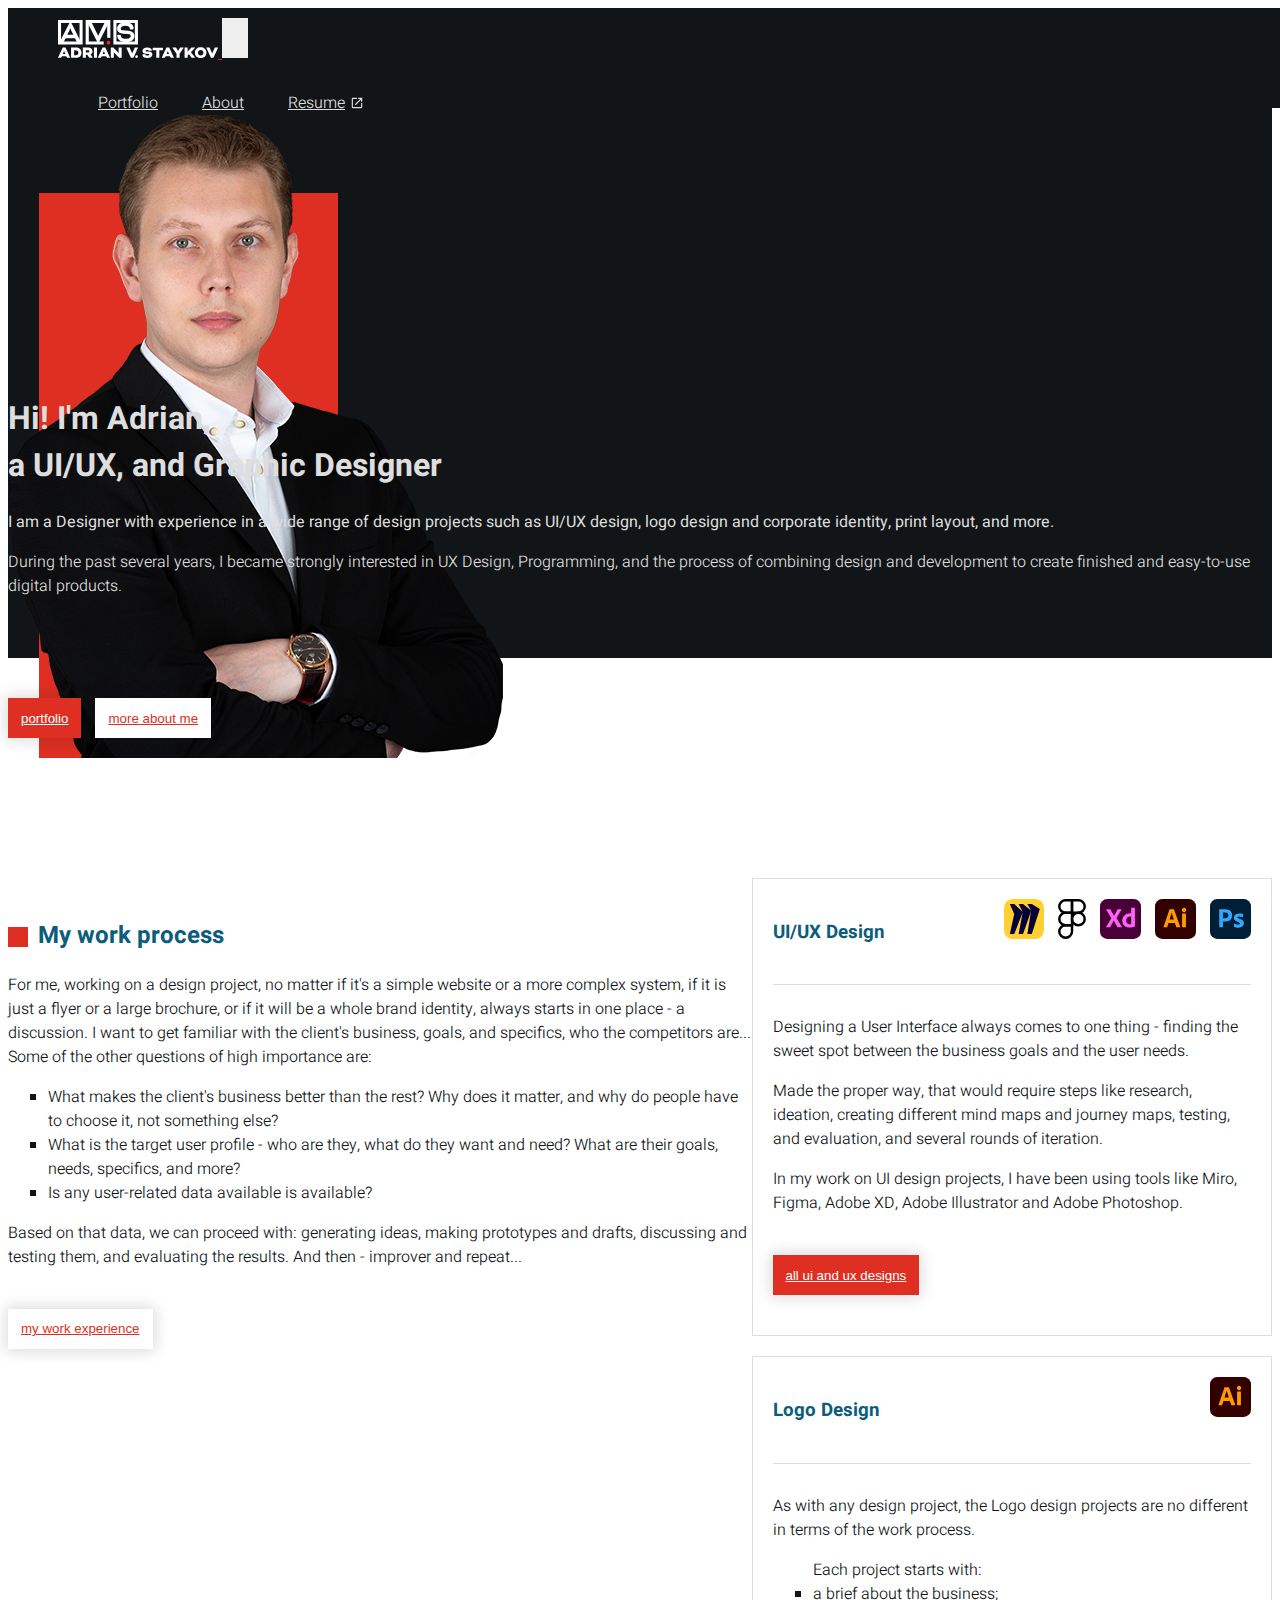
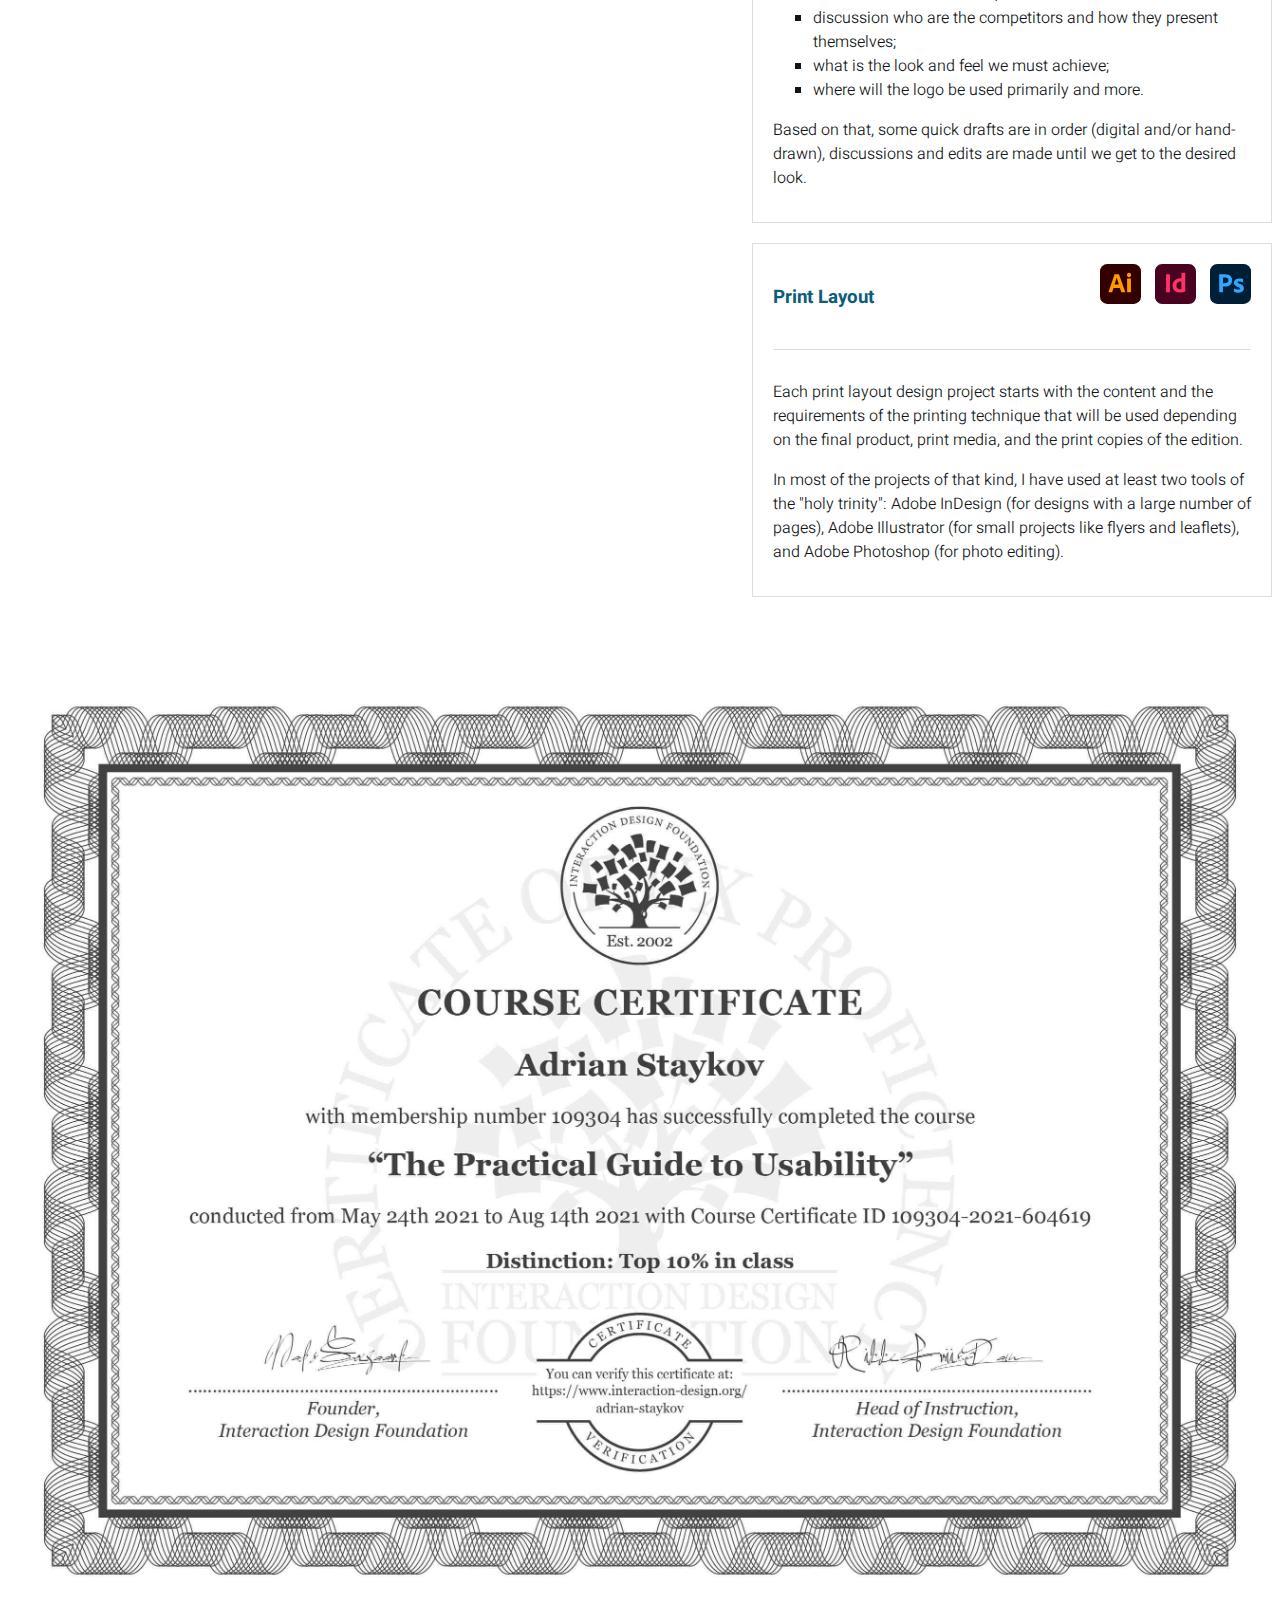
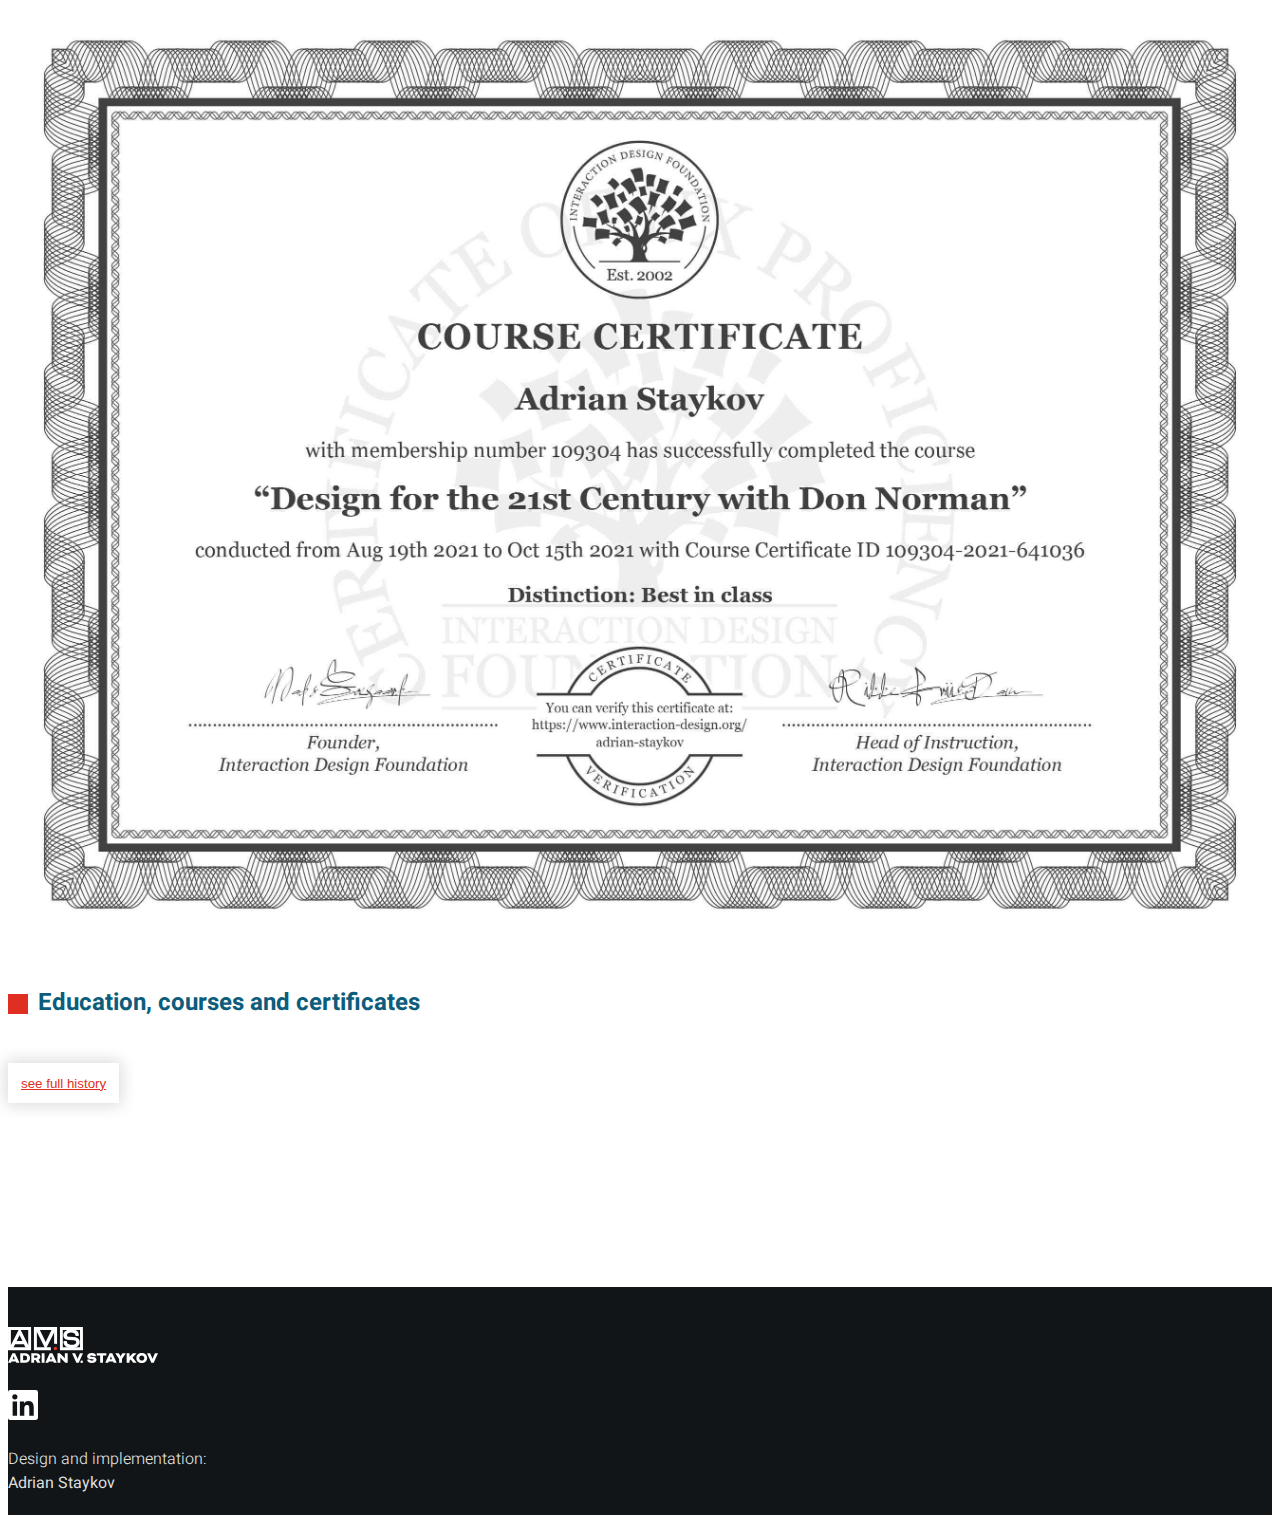
==== index.html @ 568c45b0 "Home page ui and ux design button label change" ====
<!DOCTYPE html>
<!--[if lte IE 6]><html class="preIE7 preIE8 preIE9"><![endif]-->
<!--[if IE 7]><html class="preIE8 preIE9"><![endif]-->
<!--[if IE 8]><html class="preIE9"><![endif]-->
<!--[if gte IE 9]><!--><html><!--<![endif]-->
<head>
  <meta charset="UTF-8">
  <meta http-equiv="X-UA-Compatible" content="IE=edge,chrome=1">
  <meta name="viewport" content="width=device-width,initial-scale=1">
  <title>Adrian Staykov - UI/UX and Graphic Designer</title>
  <meta name="robots" content="noindex, nofollow">
  <meta name="author" content="Adrian Staykov">
  <meta name="description" content="My personal portfolio">
  <!-- Bootstrap CSS -->
  <link rel="stylesheet" href="https://cdn.jsdelivr.net/npm/bootstrap@4.6.1/dist/css/bootstrap.min.css" integrity="sha384-zCbKRCUGaJDkqS1kPbPd7TveP5iyJE0EjAuZQTgFLD2ylzuqKfdKlfG/eSrtxUkn" crossorigin="anonymous">
  <!-- Load Google Font-->
  <link rel="preconnect" href="https://fonts.googleapis.com">
<link rel="preconnect" href="https://fonts.gstatic.com" crossorigin>
<link href="https://fonts.googleapis.com/css2?family=Heebo:wght@300;500;800&display=swap" rel="stylesheet">
<link rel="stylesheet" href="/styles/syles.css" type="text/css">
</head>
<body>
<!--header with main menu-->
<header id="menu-container">
  <menu class="container">
    <nav class="navbar navbar-expand-sm navbar-dark">
      <a class="navbar-brand" href="/">
        <img class="logo" src="/images/misc/logo.svg" alt="logo">
      </a>
      <button class="navbar-toggler" type="button" data-toggle="collapse" data-target=".menu-items" aria-controls="navbarSupportedContent" aria-expanded="false" aria-label="Toggle navigation">
        <span class="navbar-toggler-icon"></span>
      </button>
      <div class="collapse navbar-collapse menu-items">
        <command class="nav-item">
          <a href="/pages/portfolio-listing.html">Portfolio</a>
        </command>
        <command class="nav-item">
          <a href="/pages/about.html">About</a>
        </command>
        <command class="nav-item">
          <a href="/files/Adrian-Staykov-Resume.pdf" target="_blank" id="resume-nav-link">Resume</a>
        </command>
      </div>
    </nav>
  </menu>
</header>
<!--END of header with main menu-->

<!--header area with image-->
<section>
  <div class="home-header-area">
    <row class="home-intro container row has-border-and-padding-top">
      <div class="intro-image col-lg-6 col-md-6">
      </div>

      <div class="col-lg-6 col-md-6">
        <div class="home-intro-text text-white">
          <div class="content-has-padding-bottom">
            <h1>Hi! I'm Adrian,<br>
              a UI/UX, and Graphic Designer</h1>
            <p>
              <strong>I am a Designer with experience in a wide range of design projects such as UI/UX design, logo design and corporate identity, print layout, and more.</strong>
            </p>
            <p>
              During the past several years, I became strongly interested in UX Design, Programming, and the process of combining design and development to create finished and easy-to-use digital products.
            </p>
          </div>

          <div class="two-buttons-next-to-each-other">
            <button class="button-has-shadow button-red"><a href="/pages/portfolio-listing.html">portfolio</a></button>
            <button class="button-has-shadow button-white"><a href="/pages/about.html">more about me</a></button>
          </div>
        </div>
      </div>
    </row>
  </div>
  <div class="header-white-strap-behind"></div>
</section>
<!--END of header area with image-->

<!--all page content between the header are with image and footer-->
<div class="container body-after-header">

  <!--section with two columns - skills and tools-->
  <section>
    <row class="skills-and-tools row">
      <div class="col-md-6">
        <h2>My work process</h2>
        <p>
          For me, working on a design project, no matter if it's a simple website or a more complex system, if it is just a flyer or a large brochure, or if it will be a whole brand identity, always starts in one place - a discussion. I want to get familiar with the client's business, goals, and specifics, who the competitors are... Some of the other questions of high importance are:
          <ul>
            <li>What makes the client's business better than the rest? Why does it matter, and why do people have to choose it, not something else?</li>
            <li>What is the target user profile - who are they, what do they want and need? What are their goals, needs, specifics, and more?</li>
            <li>Is any user-related data available is available?</li>
          </ul>
        </p>
        <p>
          Based on that data, we can proceed with: generating ideas, making prototypes and drafts, discussing and testing them, and evaluating the results. And then - improver and repeat...
        </p>
        <button class="button-has-shadow button-white"><a href="/pages/about.html#work-experience">my work experience</a></button>
      </div>
      <!--column with tools briefs-->
      <div class="tools col-md-6 col-sm-12">
        <div class="block-with-frame">
          <div class="header-has-logos block-with-frame-header">
            <h3>UI/UX Design</h3>
            <div class="tools-logos-block">
              <img src="/images/tools-logos/miro.svg">
              <img src="/images/tools-logos/figma-Icon-Black.svg">
              <img src="/images/tools-logos/xd_appicon.svg">
              <img src="/images/tools-logos/illustrator.svg">
              <img src="/images/tools-logos/ps_appicon.svg">
            </div>
          </div> 
          <p>
            Designing a User Interface always comes to one thing - finding the sweet spot between the business goals and the user needs.
          </p>
          <p>
            Made the proper way, that would require steps like research, ideation, creating different mind maps and journey maps, testing, and evaluation, and several rounds of iteration.
          </p>
          <p>
            In my work on UI design projects, I have been using tools like Miro, Figma, Adobe XD, Adobe Illustrator and Adobe Photoshop.
          </p>
          <button class="button-red button-has-shadow"><a href="/pages/portfolio/ui-design/ui-ux-projects-listing.html">all ui and ux designs</a></button>
        </div>

        <div class="block-with-frame">
          <div class="header-has-logos block-with-frame-header">
            <h3>Logo Design</h3>
            <div class="tools-logos-block">
              <img src="/images/tools-logos/illustrator.svg">
            </div>
          </div> 
          <p>
            As with any design project, the Logo design projects are no different in terms of the work process.
          </p>
          <ul>Each project starts with:
            <li>a brief about the business;</li>
            <li>discussion who are the competitors and how they present themselves;</li>
            <li>what is the look and feel we must achieve;</li>
            <li>where will the logo be used primarily and more.</li>
          </ul>
          <p>Based on that, some quick drafts are in order (digital and/or hand-drawn), discussions and edits are made until we get to the desired look.</p>
          <!-- <button class="button-red button-has-shadow"><a href="#">all logo designs</a></button> -->
        </div>
  
        <div class="block-with-frame">
          <div class="header-has-logos block-with-frame-header">
            <h3>Print Layout</h3>
            <div class="tools-logos-block">
              <img src=" /images/tools-logos/illustrator.svg">
              <img src=" /images/tools-logos/indesign.svg">
              <img src=" /images/tools-logos/ps_appicon.svg">
            </div>
          </div> 
          <p>
            Each print layout design project starts with the content and the requirements of the printing technique that will be used depending on the final product, print media, and the print copies of the edition.
          </p>
          <p>
            In most of the projects of that kind, I have used at least two tools of the "holy trinity": Adobe InDesign (for designs with a large number of pages), Adobe Illustrator (for small projects like flyers and leaflets), and Adobe Photoshop (for photo editing).
          </p>
          <!-- <button class="button-red button-has-shadow"><a href="#">all print layouts</a></button> -->
        </div>
      </div>
      <!--END of column with tools briefs-->
    </row>
  </section>
  <!--END of section with two columns - skills and tools-->
  <!-- Certificates secttion -->
<section>
  <row class="row certificates-section section-row-has-border-top">
    <div class="certificates-gallery col-md-6 col-sm-12">
      <img class="certificates-gallery col-md-6 col-sm-12" src="/images/certificates/course-certificate-the-practical-guide-to-usability.jpg">
      <img class="certificates-gallery col-md-6 col-sm-12" src="/images/certificates/course-certificate-design-for-the-21st-century.jpg">
    </div>
    
    <div class="certificates-text col-md-6 col-sm-12">
      <h2>Education, courses and certificates</h2>
      <button class="button-has-shadow button-white"><a href="/pages/about.html#education-and-certificates">see full history</a></button>
    </div>
  </row>
</section>


</div>
<!--END of all page content between the header are with image and footer-->

<footer>
  <!--footer content-->
  <div class="footer-content container">
    <row class="row text-white">
      <div class="col-sm-12 col-md-3">
        <a href="/">
          <img class="footer-logo" src="/images/misc/logo.svg" alt="logo">
        </a>
      </div>
      <div class="col-sm-12 col-md-5 social-media-icons-column">
        <a class="social-media-icons" href="https://www.linkedin.com/in/adrian-staykov/" title="Adrian Staykov LinkedIn" target="_blank" rel="nofollow">
          <img src="/images/misc/icon-linkedin.svg" alt="LinkedIn icon">
        </a>
      </div>

      <div class="col-sm-12 col-md-4">
        <p>
          Design and implementation:<br><strong>Adrian Staykov</strong>
        </p>
      </div>
    </row>
  </div>
<!--END of footer content-->
  <!-- Option 1: Bootstrap Bundle with Popper -->
  <script src="https://cdn.jsdelivr.net/npm/jquery@3.5.1/dist/jquery.slim.min.js" integrity="sha384-DfXdz2htPH0lsSSs5nCTpuj/zy4C+OGpamoFVy38MVBnE+IbbVYUew+OrCXaRkfj" crossorigin="anonymous"></script>
  <script src="https://cdn.jsdelivr.net/npm/bootstrap@4.6.1/dist/js/bootstrap.bundle.min.js" integrity="sha384-fQybjgWLrvvRgtW6bFlB7jaZrFsaBXjsOMm/tB9LTS58ONXgqbR9W8oWht/amnpF" crossorigin="anonymous"></script>
</footer>
</body>
</html>
---- styles/syles.css ----
a{
    transition: all ease 500ms;
    color: #DF2F22;
}
a:hover{
    text-decoration: none;
    font-weight: 700;
    color: #DF2F22;
}
body{
    font-family: 'Heebo', sans-serif;
    color: #111517;
    font-size: 16px;
    font-weight: 300;
}
h1, h2, h3, h4{
    color: #0C5D7B;
    font-weight: 700;
}
#menu-container{
    background-color: #111517;
    width: 100%;
    display: block;
    padding: 10px;
    height: 80px;
}
#menu-container .container{
    margin: 0 auto;
}
footer{
    padding: 40px 0 0;
    background-color: #111517;
    width: 100%;
    display: inline-flex;
}
.navbar{
    z-index: 9999;
    padding: 0;
}
.navbar-toggler{
    margin: 0;
}
.navbar-toggler{
    border-radius: 0;
}
menu{
    height: 80px;
    line-height: 50px;
}
.has-border-and-padding-top{
    padding-top: 20px;
    border-top: 1px solid rgba(255, 255, 255, 0.2);
}
.logo{
    width: 160px;
}
section{
    margin-bottom: 60px;
}
.menu-items{
    position: relative;
    justify-content: end;
}
.menu-items command{
    margin: 0 20px;
}
.home-header-area, .page-info-header{
    background-color: #111517;
}
.home-intro{
    position: relative;
    z-index: 1;
}
.skills-and-tools{
    display: flex;
}
.home-intro-text{
    position: relative;
    bottom: 0;
}
button{
    height: 40px;
    padding: 0 13px 0 13px;
    margin: 24px 0px;
    border: none;
}
.button-has-shadow{
    -webkit-box-shadow: 0px 0px 15px 2px rgba(17,21,23,0.16); 
    box-shadow: 0px 0px 15px 2px rgba(17,21,23,0.16);
}
.button-white{
    background-color: #fff;
    color: #DF2F22;
}
.button-red{
    background-color: #DF2F22;
    color: #fff;
}
.categories-section{
    background-color: #F8F8F8;
}
.two-buttons-next-to-each-other{
    margin-bottom: 1rem;
}
.category-links-buttons{
    padding: 10px 40px;
    width: 100%;
}
.category-links-buttons button{
    margin: 10px 0;
}
.skills-and-tools{
    display: flex;
}
.block-with-frame{
    border: 1px solid #DEDEDE;
    padding: 0 20px 16px;
    margin-bottom: 20px;
}
.block-with-frame-header{
    padding: 20px 0;
    border-bottom: 1px solid #DEDEDE;
    margin-bottom: 30px;
    justify-content: space-between;
}
.tools-logos-block img{
    height: 40px;
    margin-right: 10px;
    position: relative;
}
.tools-logos-block img:last-child{
    margin-right: 0;;
}
.row{
    margin: 0 auto;
}
.intro-image{
    background-image: url("/images/misc/adrian-portrait.png");
    background-repeat: no-repeat;
    background-size: contain;
}
h2{
    margin-left: 30px;
}
h2::before{
    content: "";
    display: block;
    position: relative;
    top: 29px;
    left: -30px;
    width: 20px;
    height: 20px;
    margin-right: 5px;
    background-color: #DF2F22;
}
.certificates-gallery{
    display: inline-table;
}
.certificates-gallery img{
    width: 100%;
}
.section-row-has-border-top{
    border-top: 1px solid #DEDEDE;
    padding-top: 60px;
}
.certificates-section{
    align-items: center;
}
.text-white p, .text-white h1, .menu-items a, .text-white h3, .text-white h4, .intro-header-quick-links a{
    color: #DEDEDE;
}
button a{
    color: #111517;
}
.button-red a{
    color: #fff;
}
.button-white a{
    color:#DF2F22;
}
button, button a{
    transition: all ease 500ms;
}
button:hover a{
    text-decoration: none;
    letter-spacing: 0.03rem;
    font-weight: 700;
}
.social-media-icons img{
    height: 30px;
    margin-right: 20px;
}
.projects-card-brief{
    background-color: #111517;
    padding: 15px;
}
.selected-projects-cards img{
    width: inherit;
}
.selected-projects-cards{
    margin-top: 40px;
}
.selected-projects-row h2{
    padding-left: 15px;
}
.category-card-label{
    background-color: #fff;
    position: absolute;
    top: 15px;
    height: 40px;
    line-height: 40px;
    padding-left: 15px;
    padding-right: 5px;
}
.page-info-header .category-card-label{
    position: relative;
    display: inline-block;
    margin-bottom: 30px;
    top: 0;
}
.page-info-header .category-card-label a{
    width: auto;
}
.category-card-label a{
    color: #DF2F22;
    text-decoration: none;
    transition: all ease 500ms;
}
.category-card-label a:hover{
    font-weight: 700;
    letter-spacing: 0.03rem;
}
.category-card-label::after{
    content: "";
	position: absolute;
    top: 16px;
    right: -18px;
	width: 0; 
    height: 0; 
    border-left: 28px solid transparent;
    border-right: 28px solid #fff;
    border-top: 28px solid transparent;
    transform: rotate(-45deg);
	transition: all ease 500ms;
}
.project-details-single-card img{
    border: 1px solid rgba(17, 21, 23, 0.1);
}
.project-details-single-card .category-card-label{
    background-color: #fafafa;
    border-left: 1px solid rgba(17, 21, 23, 0.1);
}
.project-details-single-card  .category-card-label::after{
    content: "";
	position: absolute;
    top: 16px;
    right: -18px;
	width: 0; 
    height: 0; 
    border-left: 28px solid transparent;
    border-right: 28px solid #fafafa;
    border-top: 28px solid transparent;
    transform: rotate(-45deg);
	transition: all ease 500ms;
}
.selected-projects-cards .project-details-single-card{
    margin-bottom: 40px;
}
.intro-header-quick-links ul, .intro-header-additional-info ul{
    padding-left: 0;
}
.intro-header-quick-links li, .intro-header-additional-info li{
    list-style: none;
}
.projects-stages-section{
    background-color: #F8F8F8;
}
.section-has-no-margin-top{
    margin-top: 0;
}
.section-has-no-margin-bottom{
    margin-bottom: 0;
}
.projects-stages-section-content{
    display: block;
}
.stages-cards .block-with-frame{
    margin-bottom: 0;
}
.stages-cards{
    padding-bottom: 40px;
    padding-left: 15px;
    padding-right: 15px;
}
.stages-cards h5{
    margin-bottom: 0;;
}
.projects-stages-section-content h2{
    padding-left: 15px;
}
.dark-background{
    background-color: #111517;
    padding: 15px;
}
.dark-background h4{
    color: #DEDEDE;
}
.light-gray-background{
    background-color: #F8F8F8;
    padding: 15px;
}
.project-card-title{
    transition: all ease 500ms;
}
.project-card-title a:hover{
    letter-spacing: 0.03rem;
}
.design div .tools-logos-block{
    margin: 15px 0;
}
#resume-nav-link::after{
    content: url("/images/misc/external-link-icon.svg");
    position: relative;
    top: 2px;
    margin-left: 5px;
}
.footer-content{
    justify-content: flex-start;
}
.footer-content div{
    margin-bottom: 20px;
}
.footer-content.container{
    padding: 0;
}
.footer-logo{
    width: 150px;
}
.navbar-collapse.menu-items.collapse.show{
    background-color: rgba(17, 21, 23, 0.75);
    -webkit-backdrop-filter: blur(5px);
    backdrop-filter: blur(5px);
    height: 100vh;
    align-content: baseline;
}
.table-header-dark{
    background-color: #111517;
    color: #DEDEDE;
}
li{
    list-style-type: square;
}
.table th{
    padding: 0.75rem;
    border-top: 1px solid #DEDEDE; 
}
table tr:not(:nth-child(1)){
    border-top: 2px solid #DEDEDE;
}
.skills-tools-tables{
    display: block;
}




.carousel-inner img {
    width: 100%;
    height: 100%
}

#custCarousel .carousel-indicators {
    position: static;
    margin-top: 20px
}

#custCarousel .carousel-indicators>li {
    width: 100px
}

#custCarousel .carousel-indicators li img {
    display: block;
}

#custCarousel .carousel-indicators li.active img {
    border: 1px solid #DEDEDE;
}

#custCarousel .carousel-indicators li:hover img {
    opacity: 0.75
}

.carousel-item img {
    width: 100%;
}















/* Tablet and mobile */
@media only screen and (max-width: 360px){
    .header-has-logos.block-with-frame-header{
        padding-bottom: 10px;
    }
    .tools-logos-block img{
        margin-bottom: 10px;
    }
}
@media only screen and (max-width: 550px){
    .intro-image{
        height: 400px;
        background-size: cover;
        margin-bottom: 40px;
    }
    .certificates-section{
        flex-direction: column-reverse;;
    }
}
@media only screen and (min-width: 551px){
    .intro-image{
        height: 600px;
        background-size: cover;
    }
}
@media only screen and (min-width: 490px){
    .block-with-frame-header{
        display: flex;
    }
}
@media only screen and (min-width: 768px){
    .block-with-frame-header{
        display: block;
    }
    .stages-cards .block-with-frame .col-md-4:first-child, .stages-cards .block-with-frame .col-md-4:nth-child(3){
        border-right: none;
    }
    .stages-cards .block-with-frame .col-md-4:first-child, .stages-cards .block-with-frame .col-md-4:nth-child(2){
        border-bottom: none;
    }
    .footer-content.container p:last-child{
        position: inherit;
        top: -8px;
    }
    .company-name-column{
        width: 40%;
    }
    th:first-child{
        border-right: 1px solid #DEDEDE;
    }
    .social-media-icons-column{
        text-align: left;
    }
    .intro-header-quick-links, .intro-header-additional-info{
        padding-left: 15px;
        border-left: 1px solid;
    }
}
@media only screen and (max-width: 767px){
    .stages-cards .block-with-frame{
        border-bottom: none;
    }
    .stages-cards .block-with-frame:last-child{
        border-bottom: 1px solid #DEDEDE;
    }
    tr{
        display: grid;
    }
    .table thead th{
        border-bottom: none;
    }
}
@media only screen and (min-width: 560px){
    .category-links-buttons{
        display: flex;
        margin: auto;
        width: 100%;
        justify-content: space-evenly;
    }
    .category-links-buttons button{
        max-width: 30%;
    }
}
@media only screen and (min-width: 576px){
    .menu-item-active::before{
        content: "";
        display: block;
        position: relative;
        right: -15px;
        width: 12px;
        height: 12px;
        background-color: #DF2F22;
    }
}
@media only screen and (max-width: 575px){
    .menu-items{
        display: grid;
        text-align: right;
    }
    .social-media-icons img{
        height: 30px;
    }
    footer .logo{
        width: 110px;
    }
    footer{
        padding: 15px;
    }
}
/* END of Tablet and mobile */

/* Desktop */
@media only screen and (min-width:992px){
    .two-buttons-next-to-each-other button{
        margin-right: 10px;
    }
    .header-white-strap-behind{
        height: 160px;
        background-color: #fff;
        width: 100%;
        position: relative;
        z-index: 0;
        top: -100px;
    }
    .body-after-header{
        position: relative;
        top: -100px;
    }
    .content-has-padding-bottom{
        padding-bottom: 40px;
    }
    .two-buttons-next-to-each-other{
        position: relative;
        top: 20px;
    }
    .intro-image{
        background-size: auto;
        height: 650px;
    }
    .home-intro-text {
        position: absolute;
    }
    .block-with-frame-header{
        display: flex;
    }
    .stages-cards row{
        margin-left: 0;
        margin-right: 0;
    }
    .stages-cards .block-with-frame{
        border-right: none;
    }
    .stages-cards .block-with-frame:first-child, .stages-cards .block-with-frame:nth-child(2){
        border-bottom: 1px solid #DEDEDE;
    }
    .stages-cards .block-with-frame:last-child{
        border-right: 1px solid #DEDEDE;
    }
}
@media only screen and (min-width: 800px){  
    button:hover a{
        padding-right: 18px;
    }
    button a::after{
        content: '→';
        position: absolute;
        opacity: 0;  
        transition: 0.5s;
        padding-left: 6px;
    }
    button:hover a::after{
        opacity: 1;
    }
    .intro-header-quick-links a{
        opacity: 0.7;
        transition: all ease 500ms;
    }
    .intro-header-quick-links a:hover{
        opacity: 1;
    }
    .intro-header-quick-links a::before, .stages-cards a::before{
        content: '→';
        position: relative;
        opacity: 0;
        margin-right: -15px;
        transition: all ease 500ms;
        bottom: 10px;
        transform: rotate(90deg);
        display: inline-block;
    }
    .intro-header-quick-links a:hover::before, .stages-cards a:hover::before{
        opacity: 1;
        margin-right: 0;
        bottom: 0;
    }
}
@media only screen and (min-width: 992px){
    .selected-projects-cards, .stages-cards{
        display: flex;
    }
}
@media only screen and (max-width: 1199px){
    .selected-projects-cards button{
        width: 100%;
        margin: 10px 0 0;
    }
    .selected-projects-cards .projects-card-brief div:last-child{
        margin-bottom: 5px;
    }
}
/* END Desktop */
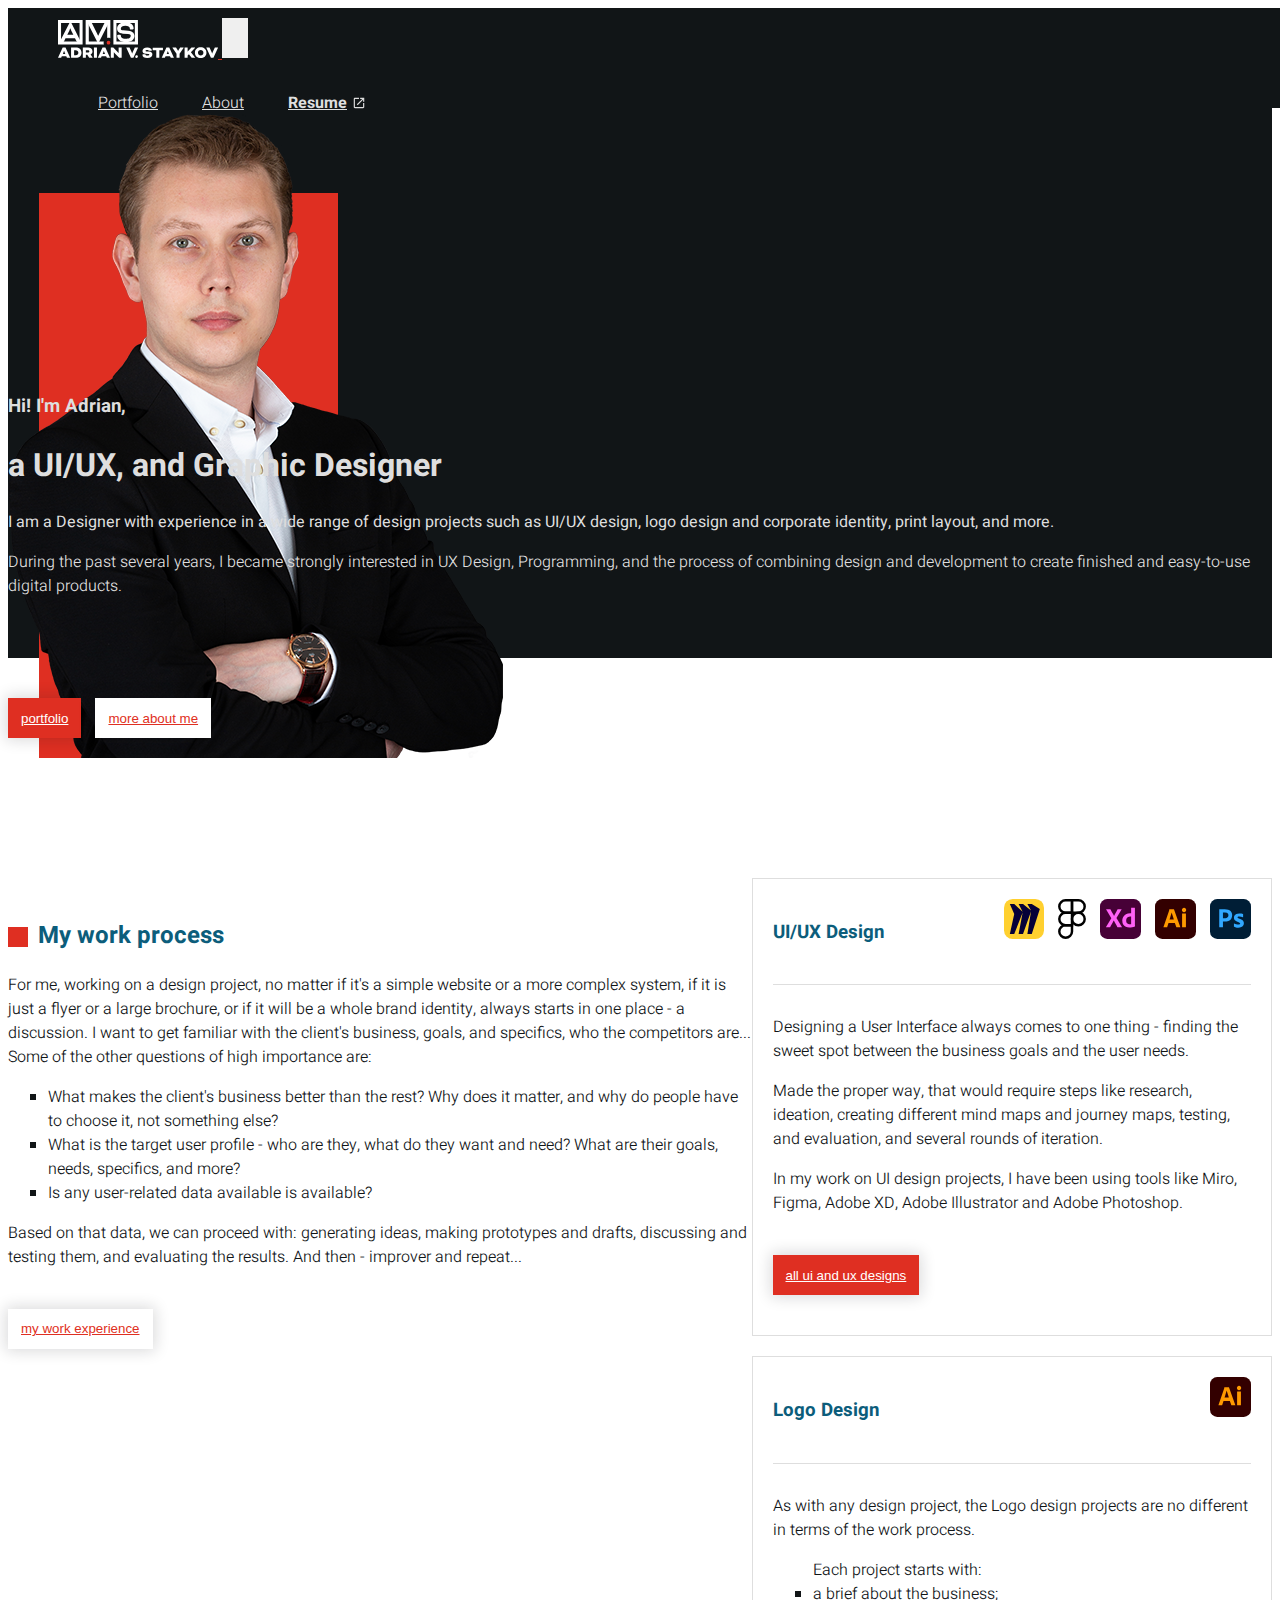
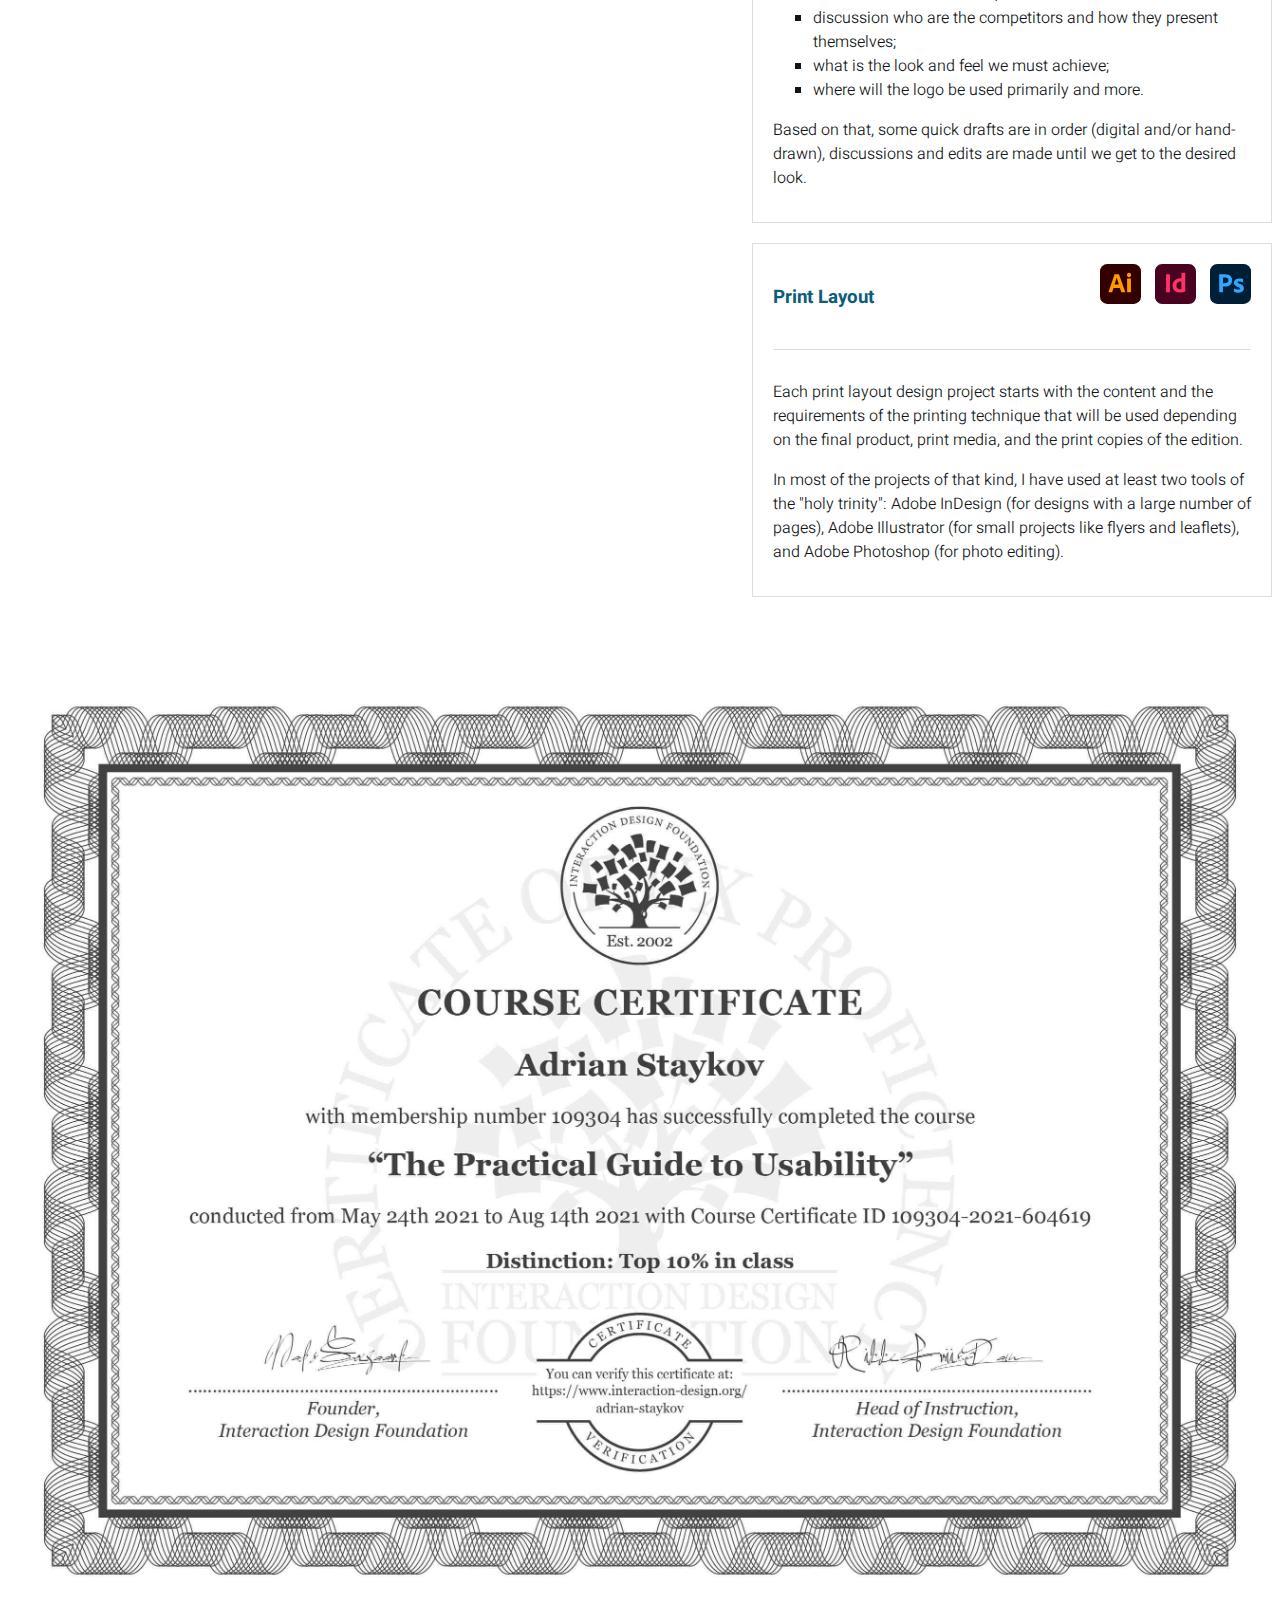
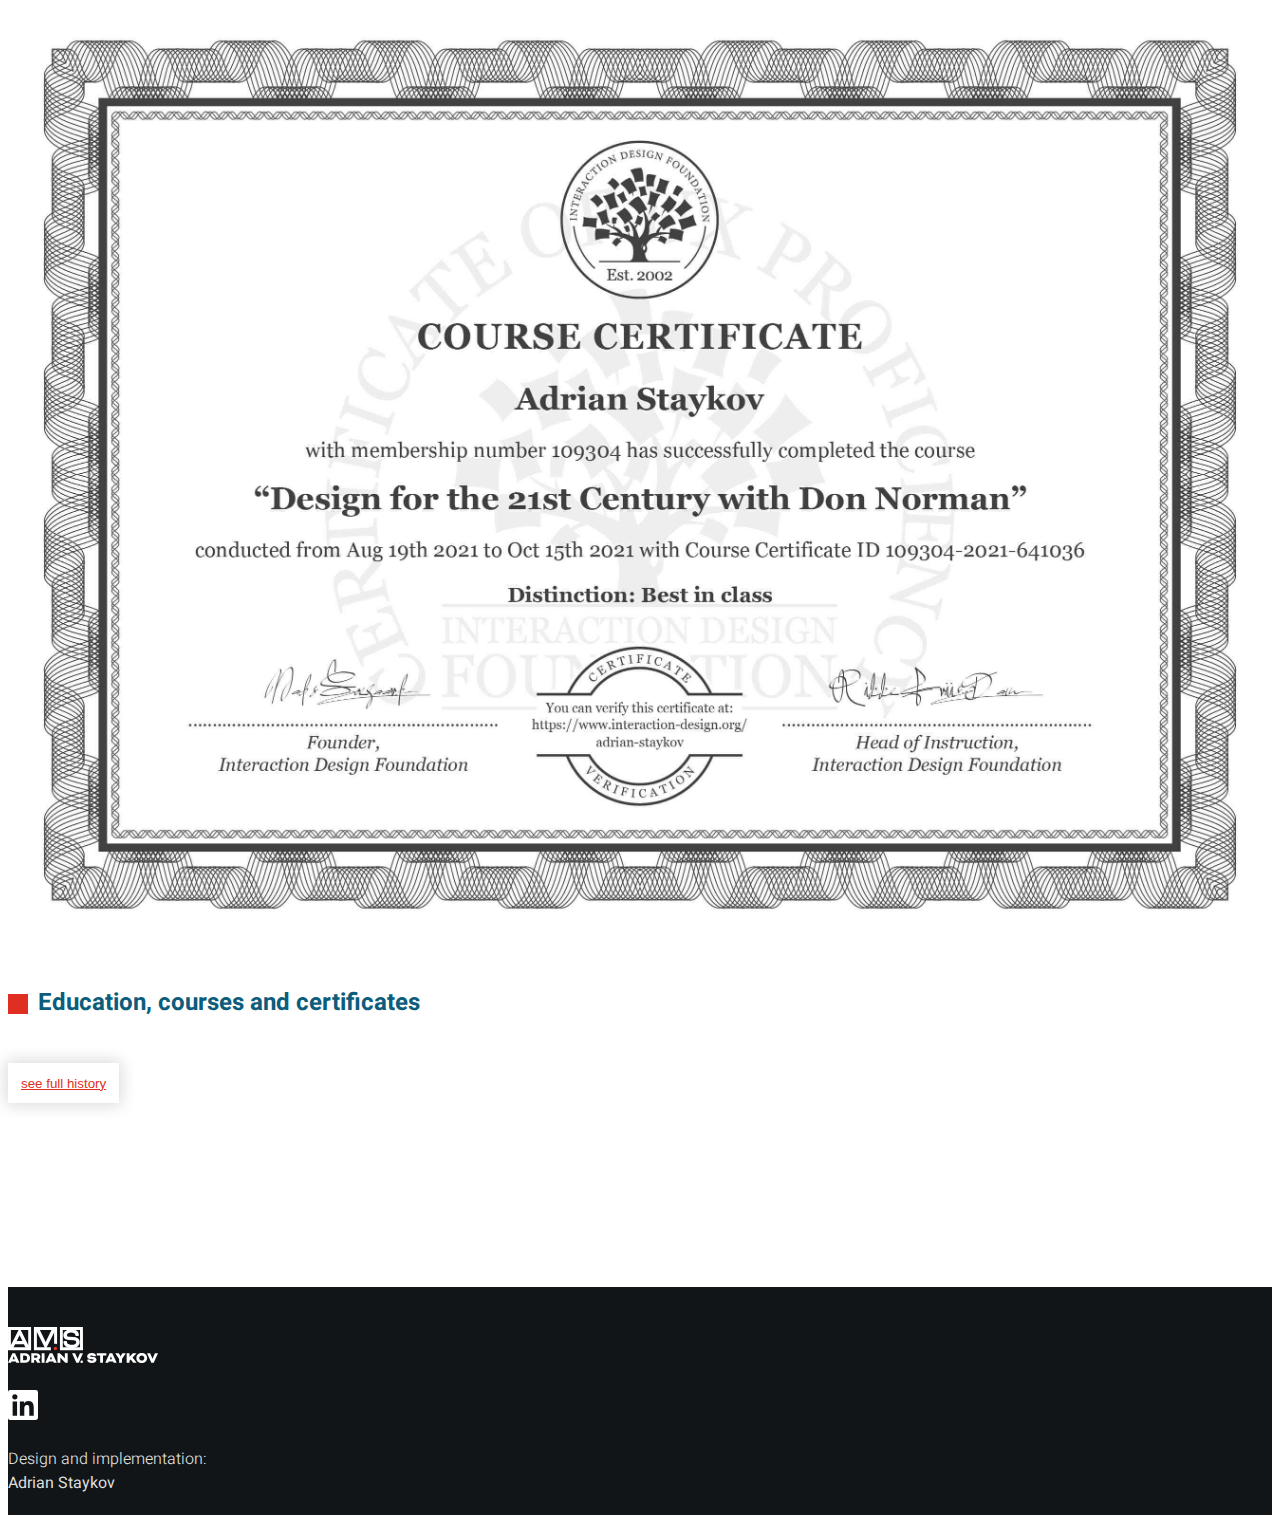
==== commit f88f9f7d: "Resume nav link and home page h1 changes" ====
--- a/index.html
+++ b/index.html
@@ -11,6 +11,7 @@
   <meta name="robots" content="noindex, nofollow">
   <meta name="author" content="Adrian Staykov">
   <meta name="description" content="My personal portfolio">
+  <meta property="og:image" content="/images/misc/og-image-home.png" />
   <!-- Bootstrap CSS -->
   <link rel="stylesheet" href="https://cdn.jsdelivr.net/npm/bootstrap@4.6.1/dist/css/bootstrap.min.css" integrity="sha384-zCbKRCUGaJDkqS1kPbPd7TveP5iyJE0EjAuZQTgFLD2ylzuqKfdKlfG/eSrtxUkn" crossorigin="anonymous">
   <!-- Load Google Font-->
@@ -56,8 +57,8 @@
       <div class="col-lg-6 col-md-6">
         <div class="home-intro-text text-white">
           <div class="content-has-padding-bottom">
-            <h1>Hi! I'm Adrian,<br>
-              a UI/UX, and Graphic Designer</h1>
+            <h3>Hi! I'm Adrian,</h3>
+            <h1>a UI/UX, and Graphic Designer</h1>
             <p>
               <strong>I am a Designer with experience in a wide range of design projects such as UI/UX design, logo design and corporate identity, print layout, and more.</strong>
             </p>
--- a/styles/syles.css
+++ b/styles/syles.css
@@ -1,3 +1,12 @@
+#resume-nav-link{
+    font-weight: 700;
+}
+ol li{
+    list-style: roman;
+}
+ol ul li{
+    list-style: square;
+}
 a{
     transition: all ease 500ms;
     color: #DF2F22;
@@ -16,6 +25,10 @@
 h1, h2, h3, h4{
     color: #0C5D7B;
     font-weight: 700;
+}
+h5{
+    color: rgba(12, 93, 123, 0.5);
+    font-weight: 700; 
 }
 #menu-container{
     background-color: #111517;
@@ -212,11 +225,27 @@
     padding-left: 15px;
     padding-right: 5px;
 }
+.projects-card-brief .category-card-label{
+    position: relative;
+    top: -36px;
+    width: fit-content;
+    height: 40px;
+    line-height: 40px;
+    padding-left: 15px;
+    margin-left: -15px;
+    padding-right: 5px;
+    margin-bottom: -20px;
+}
+
 .page-info-header .category-card-label{
     position: relative;
     display: inline-block;
-    margin-bottom: 30px;
+    margin-bottom: 15px;
+    margin-top: 10px;
     top: 0;
+}
+.page-info-header h1{
+    margin-bottom: 0;
 }
 .page-info-header .category-card-label a{
     width: auto;
@@ -304,6 +333,7 @@
 }
 .dark-background h4{
     color: #DEDEDE;
+    margin-bottom: 0;
 }
 .light-gray-background{
     background-color: #F8F8F8;
@@ -320,6 +350,12 @@
 }
 #resume-nav-link::after{
     content: url("/images/misc/external-link-icon.svg");
+    position: relative;
+    top: 2px;
+    margin-left: 5px;
+}
+.outbound-link::after{
+    content: url("/images/misc/external-link-icon-red.svg");
     position: relative;
     top: 2px;
     margin-left: 5px;
@@ -360,15 +396,43 @@
 .skills-tools-tables{
     display: block;
 }
-
-
-
-
+.personas-row{
+    display: block;
+    margin-top: 30px;
+}
+.persona-profile{
+    margin-top: 15px;
+    border: 1px solid #f8f8f8;
+}
+.persona-details-columns{
+    margin-bottom: 30px;
+}
+.persona-type{
+    background-color: #F8F8F8;
+    padding: 15px;
+    margin-bottom: 15px;
+}
+.persona-tagline{
+    font-style: italic;
+}
+.persona-character img{
+    width: inherit;
+}
+.image-credit{
+    font-size: 14px;;
+}
 .carousel-inner img {
     width: 100%;
     height: 100%
 }
-
+.carousel-control-next-icon, .carousel-control-prev-icon{
+    background-color: #DF2F22;
+    border: 4px solid #DF2F22;
+    padding: 10px;
+}
+#custCarousel{
+    margin-top: 30px;
+}
 #custCarousel .carousel-indicators {
     position: static;
     margin-top: 20px
@@ -464,6 +528,12 @@
     .intro-header-quick-links, .intro-header-additional-info{
         padding-left: 15px;
         border-left: 1px solid;
+    }
+    .persona-details-columns{
+        display: flex;
+    }
+    .persona-character{
+        border-right: 1px solid #DEDEDE;
     }
 }
 @media only screen and (max-width: 767px){
@@ -556,6 +626,7 @@
     .stages-cards row{
         margin-left: 0;
         margin-right: 0;
+        width: -webkit-fill-available;
     }
     .stages-cards .block-with-frame{
         border-right: none;
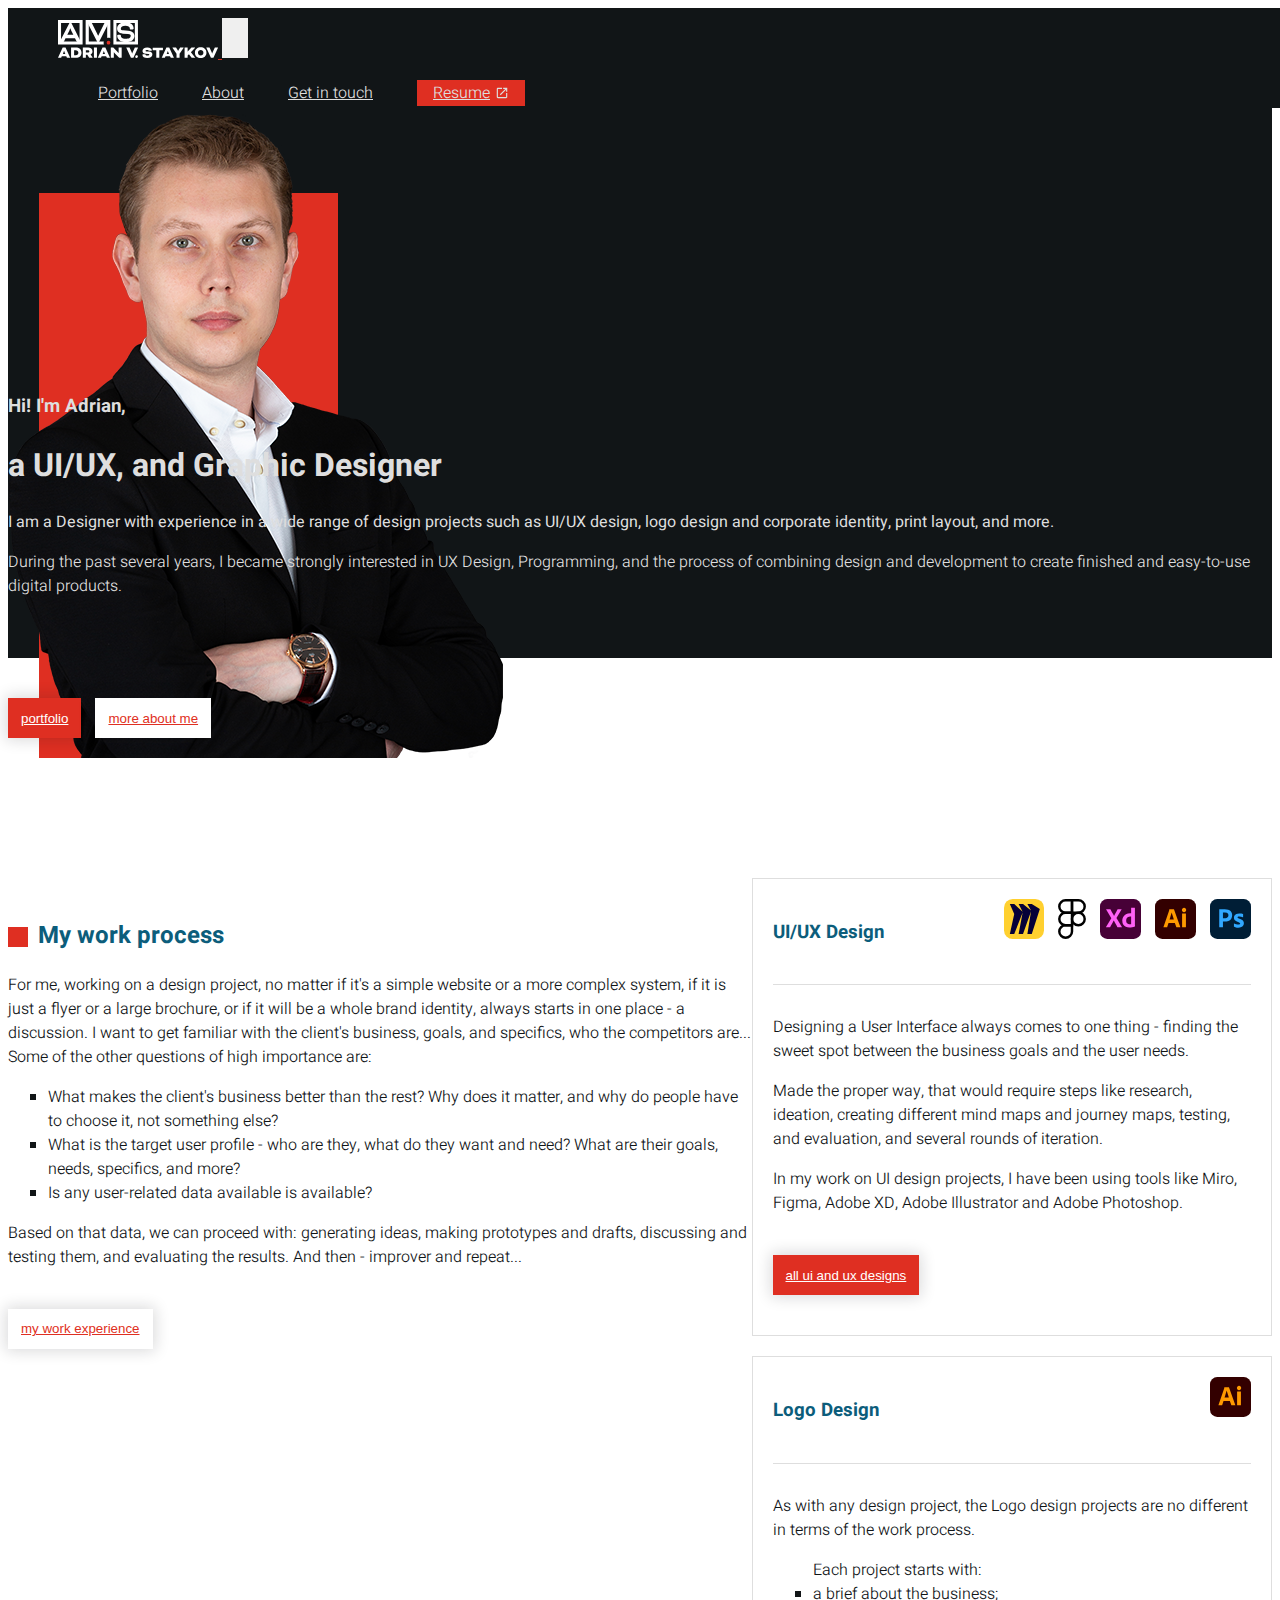
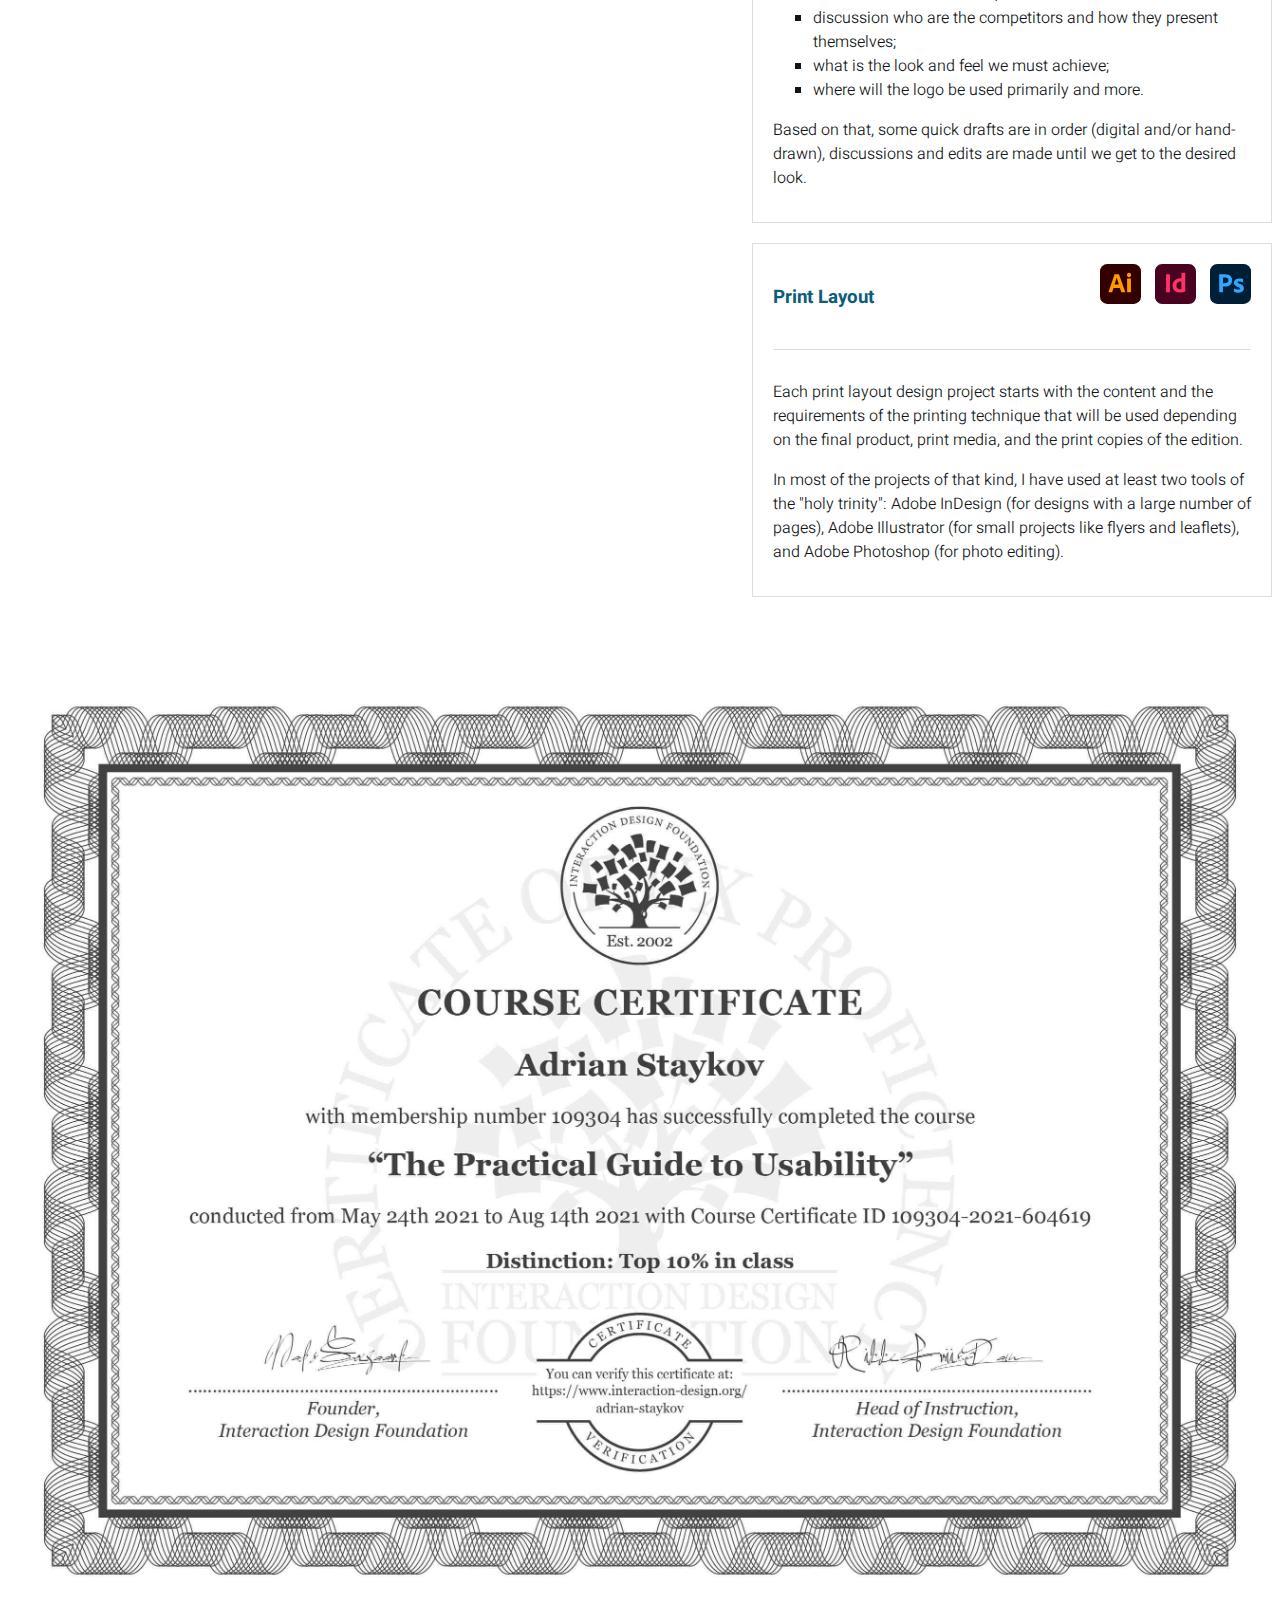
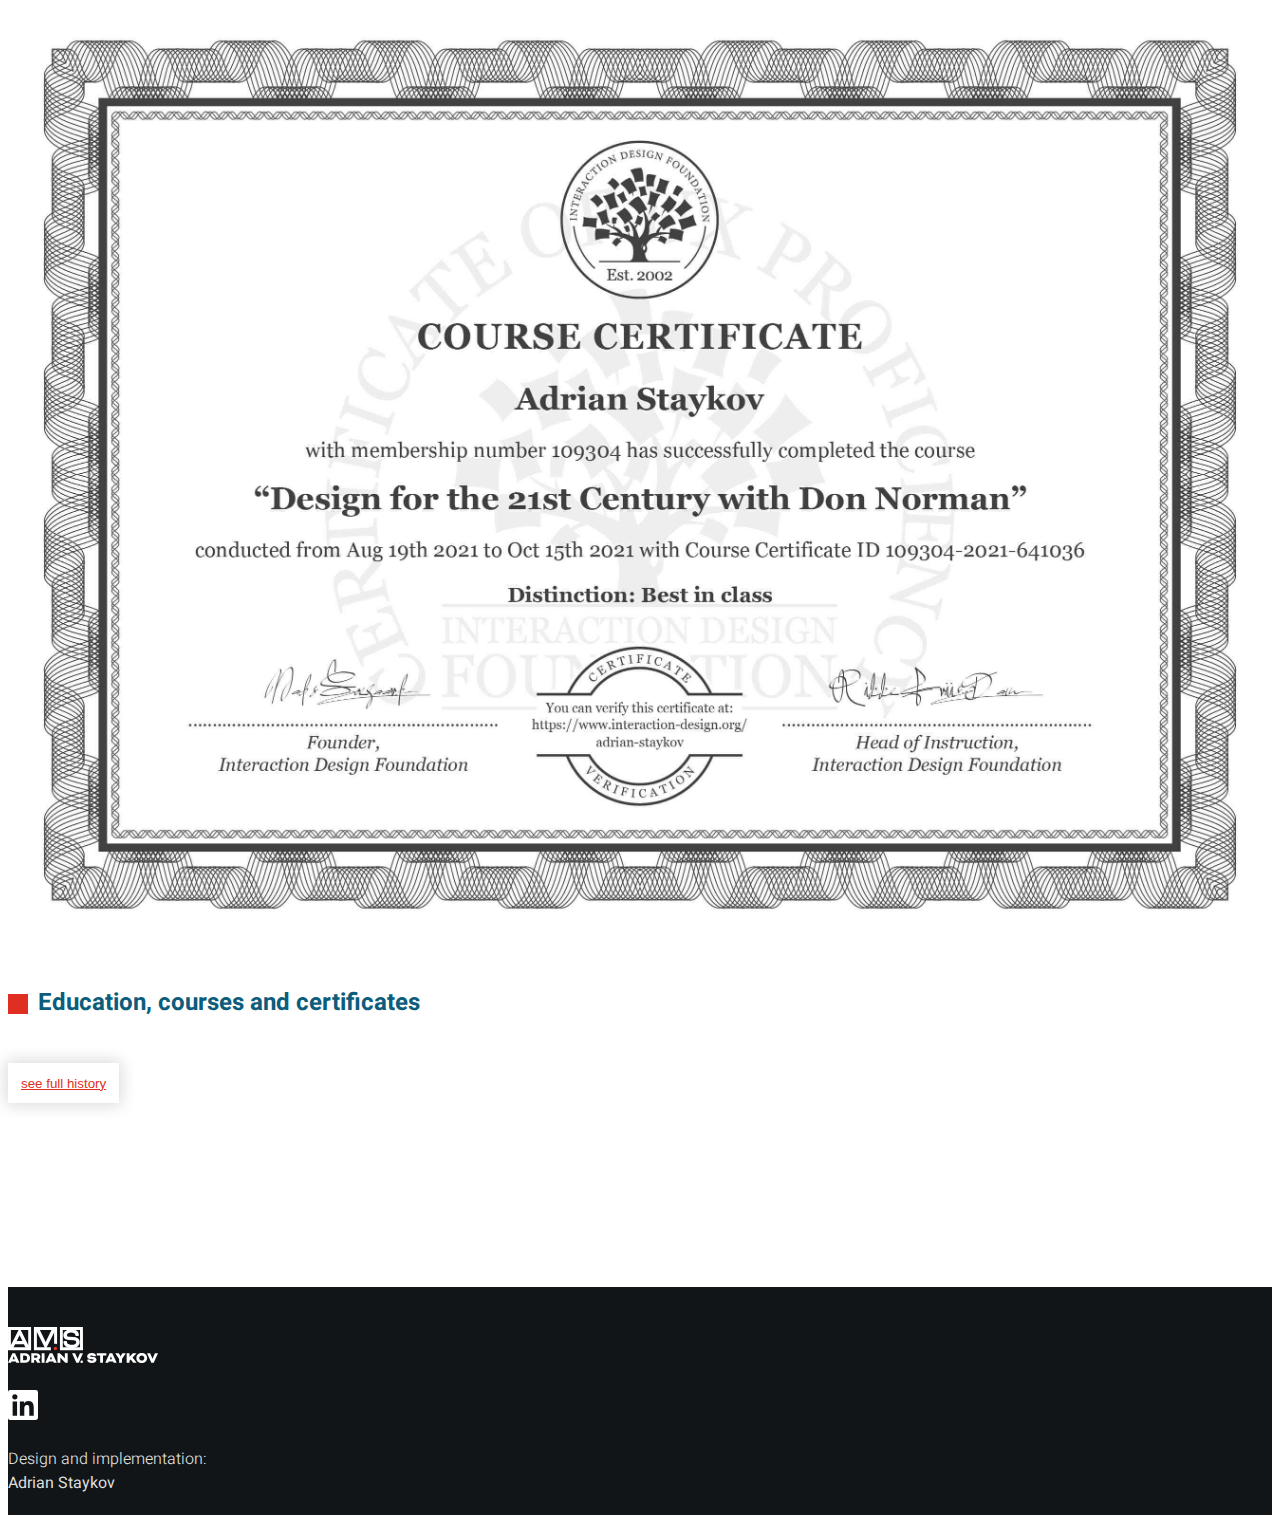
==== commit 4b517541: "Main nav toggle breaking point fix" ====
--- a/index.html
+++ b/index.html
@@ -24,7 +24,7 @@
 <!--header with main menu-->
 <header id="menu-container">
   <menu class="container">
-    <nav class="navbar navbar-expand-sm navbar-dark">
+    <nav class="navbar navbar-expand-md navbar-dark">
       <a class="navbar-brand" href="/">
         <img class="logo" src="/images/misc/logo.svg" alt="logo">
       </a>
@@ -37,6 +37,9 @@
         </command>
         <command class="nav-item">
           <a href="/pages/about.html">About</a>
+        </command>
+        <command class="nav-item">
+          <a href="/pages/contacts.html">Get in touch</a>
         </command>
         <command class="nav-item">
           <a href="/files/Adrian-Staykov-Resume.pdf" target="_blank" id="resume-nav-link">Resume</a>
--- a/styles/syles.css
+++ b/styles/syles.css
@@ -1,5 +1,13 @@
 #resume-nav-link{
+    background-color: #DF2F22;
+    border: 1px solid #DF2F22;
+    padding: 0 15px;
+    transition: all ease 500ms;
+}
+#resume-nav-link:hover{
+    background-color: transparent;
     font-weight: 700;
+    padding: 0 18px;
 }
 ol li{
     list-style: roman;
@@ -58,7 +66,7 @@
 }
 menu{
     height: 80px;
-    line-height: 50px;
+    line-height: 40px;
 }
 .has-border-and-padding-top{
     padding-top: 20px;
@@ -376,8 +384,9 @@
     background-color: rgba(17, 21, 23, 0.75);
     -webkit-backdrop-filter: blur(5px);
     backdrop-filter: blur(5px);
-    height: 100vh;
+    /* height: 100vh; */
     align-content: baseline;
+    padding: 0 25px;
 }
 .table-header-dark{
     background-color: #111517;
@@ -561,7 +570,7 @@
         max-width: 30%;
     }
 }
-@media only screen and (min-width: 576px){
+/* @media only screen and (min-width: 576px){
     .menu-item-active::before{
         content: "";
         display: block;
@@ -571,12 +580,33 @@
         height: 12px;
         background-color: #DF2F22;
     }
-}
-@media only screen and (max-width: 575px){
+} */
+@media only screen and (max-width: 767px){
     .menu-items{
         display: grid;
         text-align: right;
     }
+    #resume-nav-link{
+        margin-top: 5px;
+        margin-bottom: 20px;
+    }
+    .menu-item-active::before{
+        content: "";
+        display: block;
+        position: relative;
+        top: 25px;
+        right: -15px;
+        width: 12px;
+        height: 12px;
+        background-color: #DF2F22;
+    }
+}
+@media only screen and (max-width: 280px) {
+    .logo{
+        width: 120px;
+    }
+}
+@media only screen and (max-width: 575px){
     .social-media-icons img{
         height: 30px;
     }
@@ -689,4 +719,10 @@
         margin-bottom: 5px;
     }
 }
-/* END Desktop */+
+/* END Desktop */
+@media only screen and (max-width:991px){
+    .project-details-single-card .button-white{
+        background-color: transparent;
+    }
+}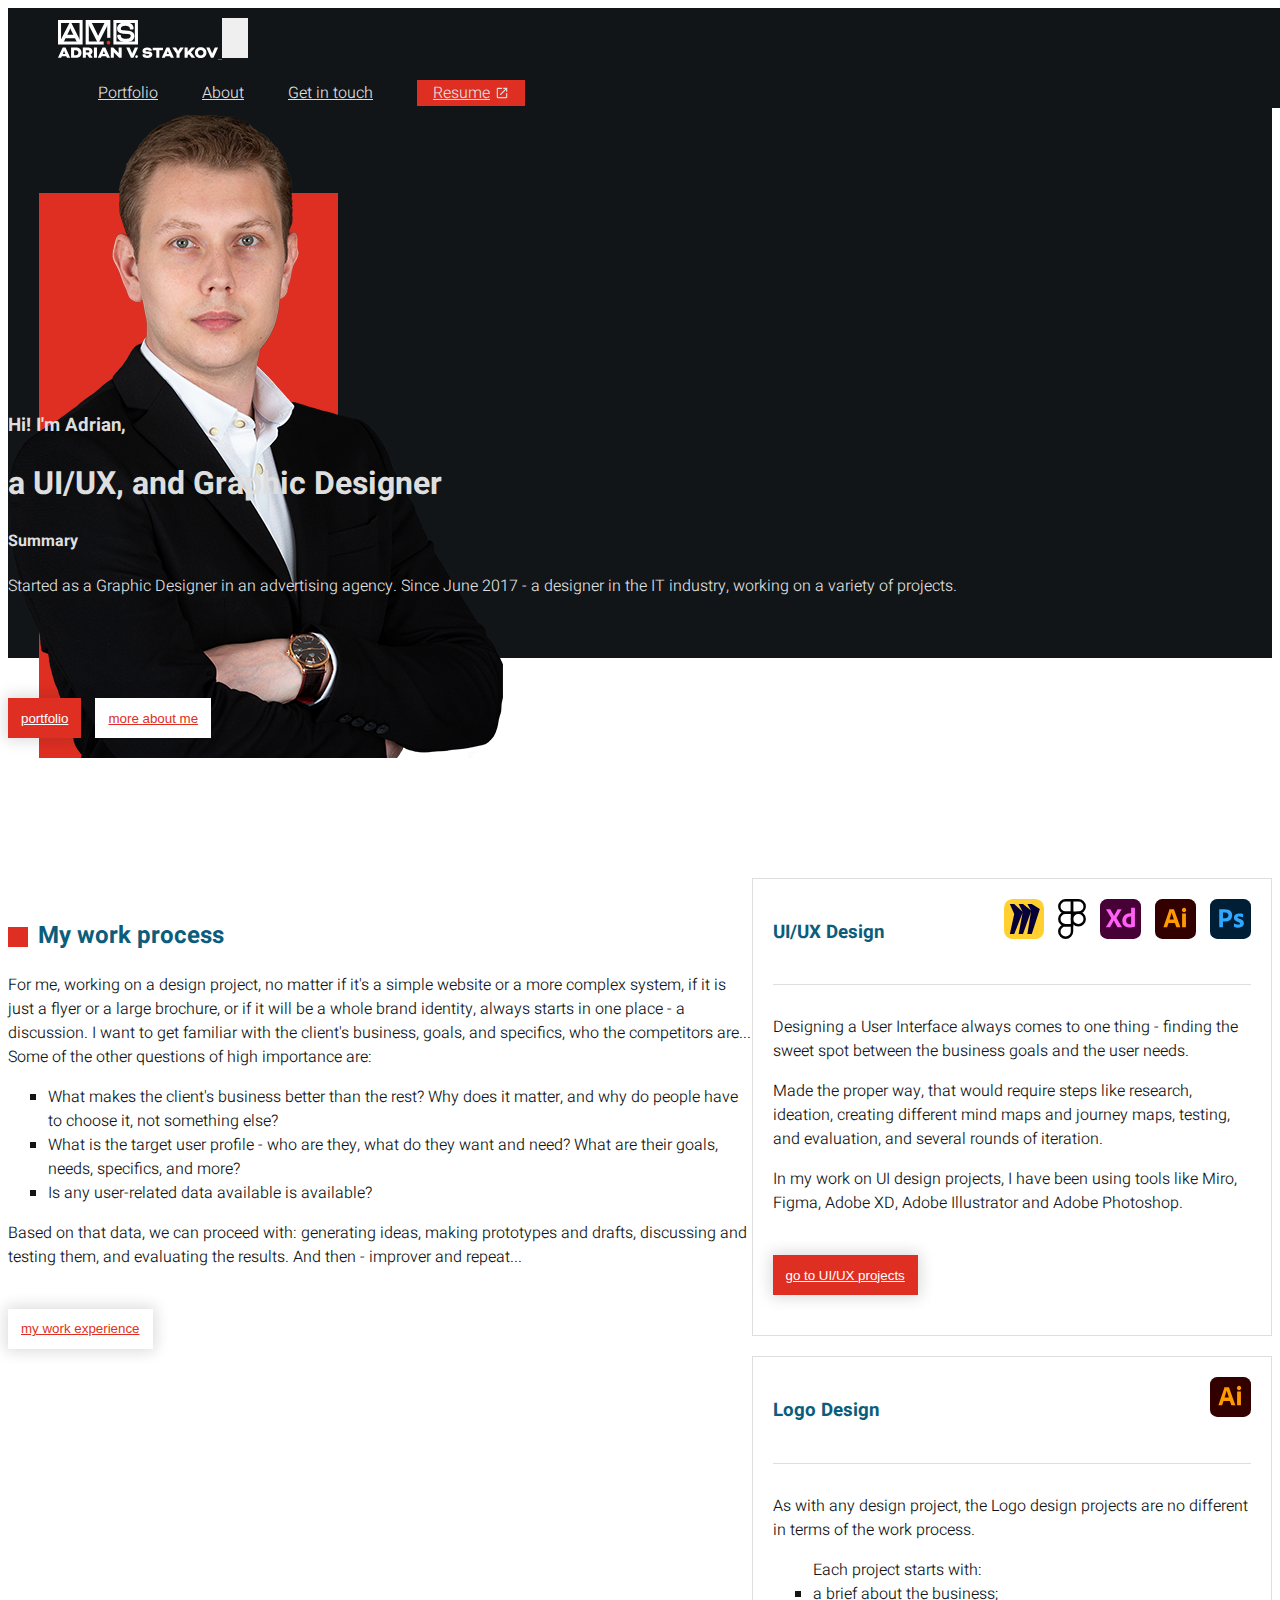
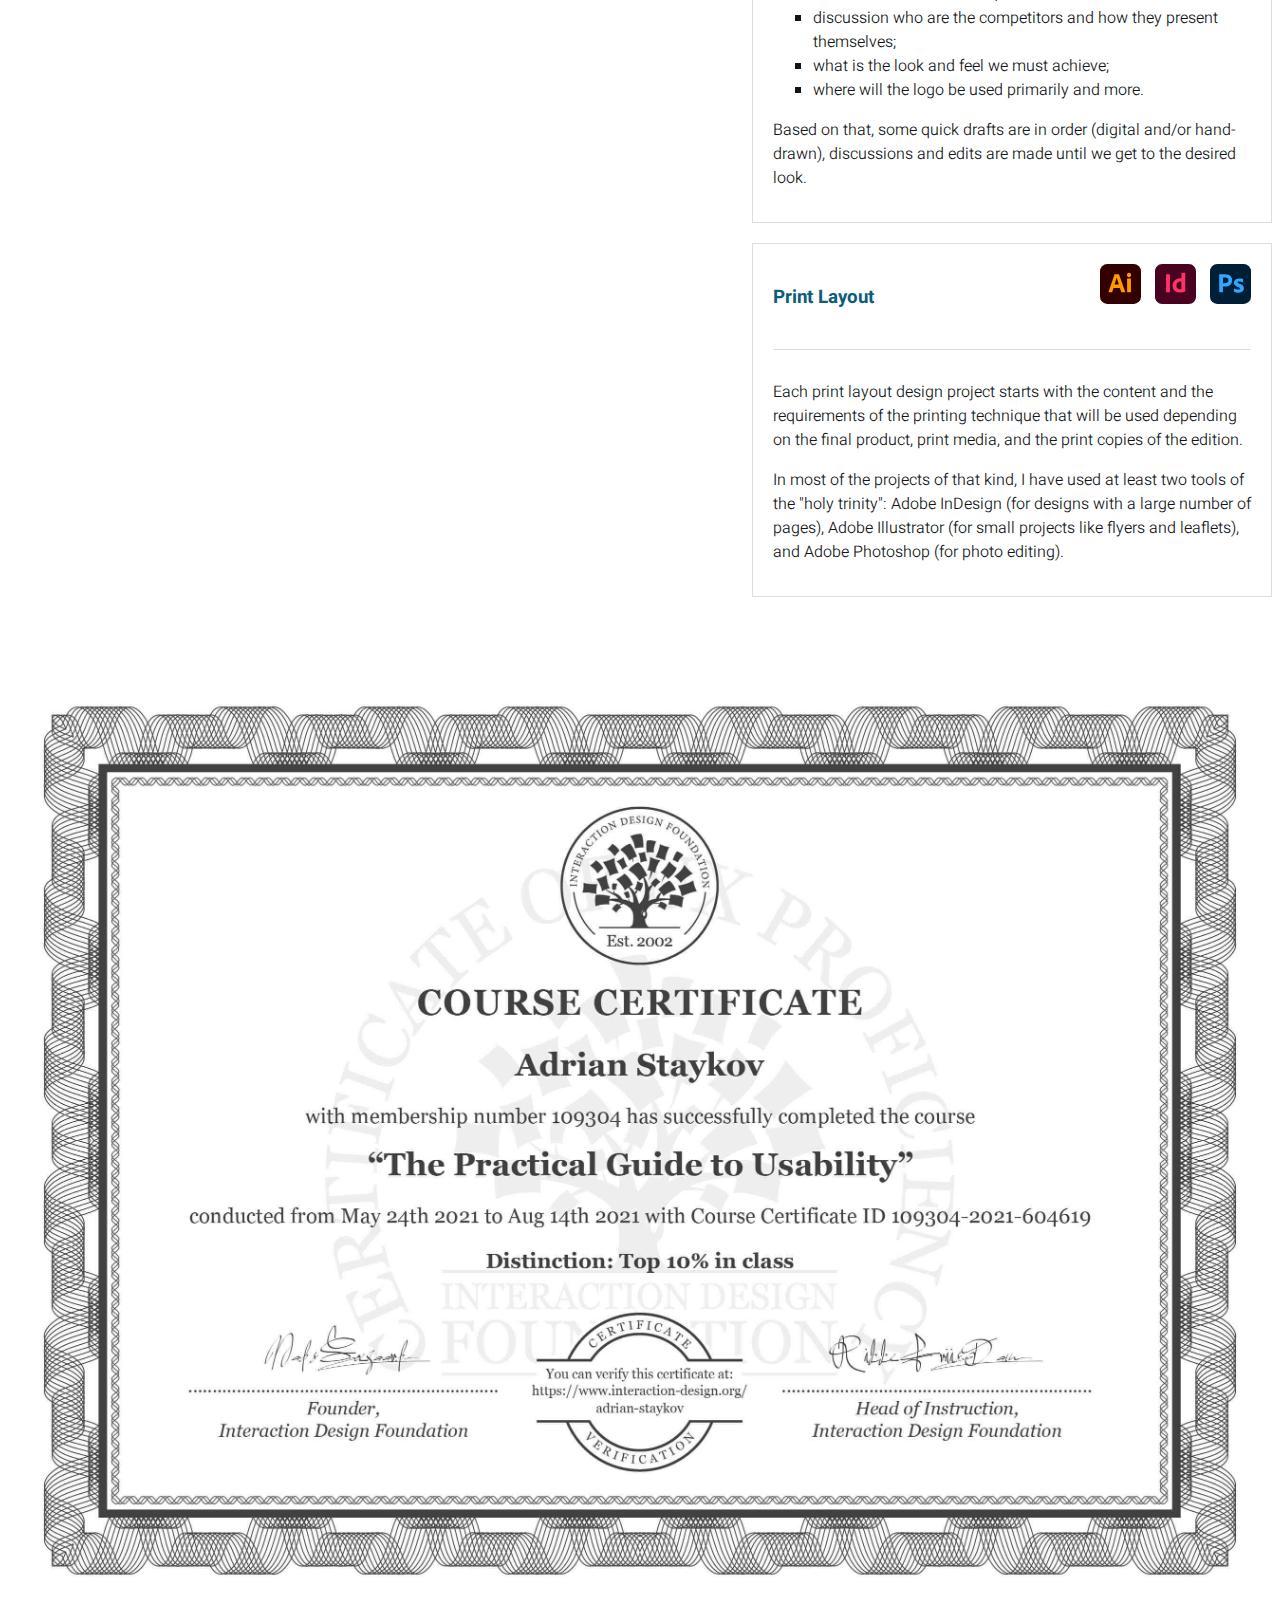
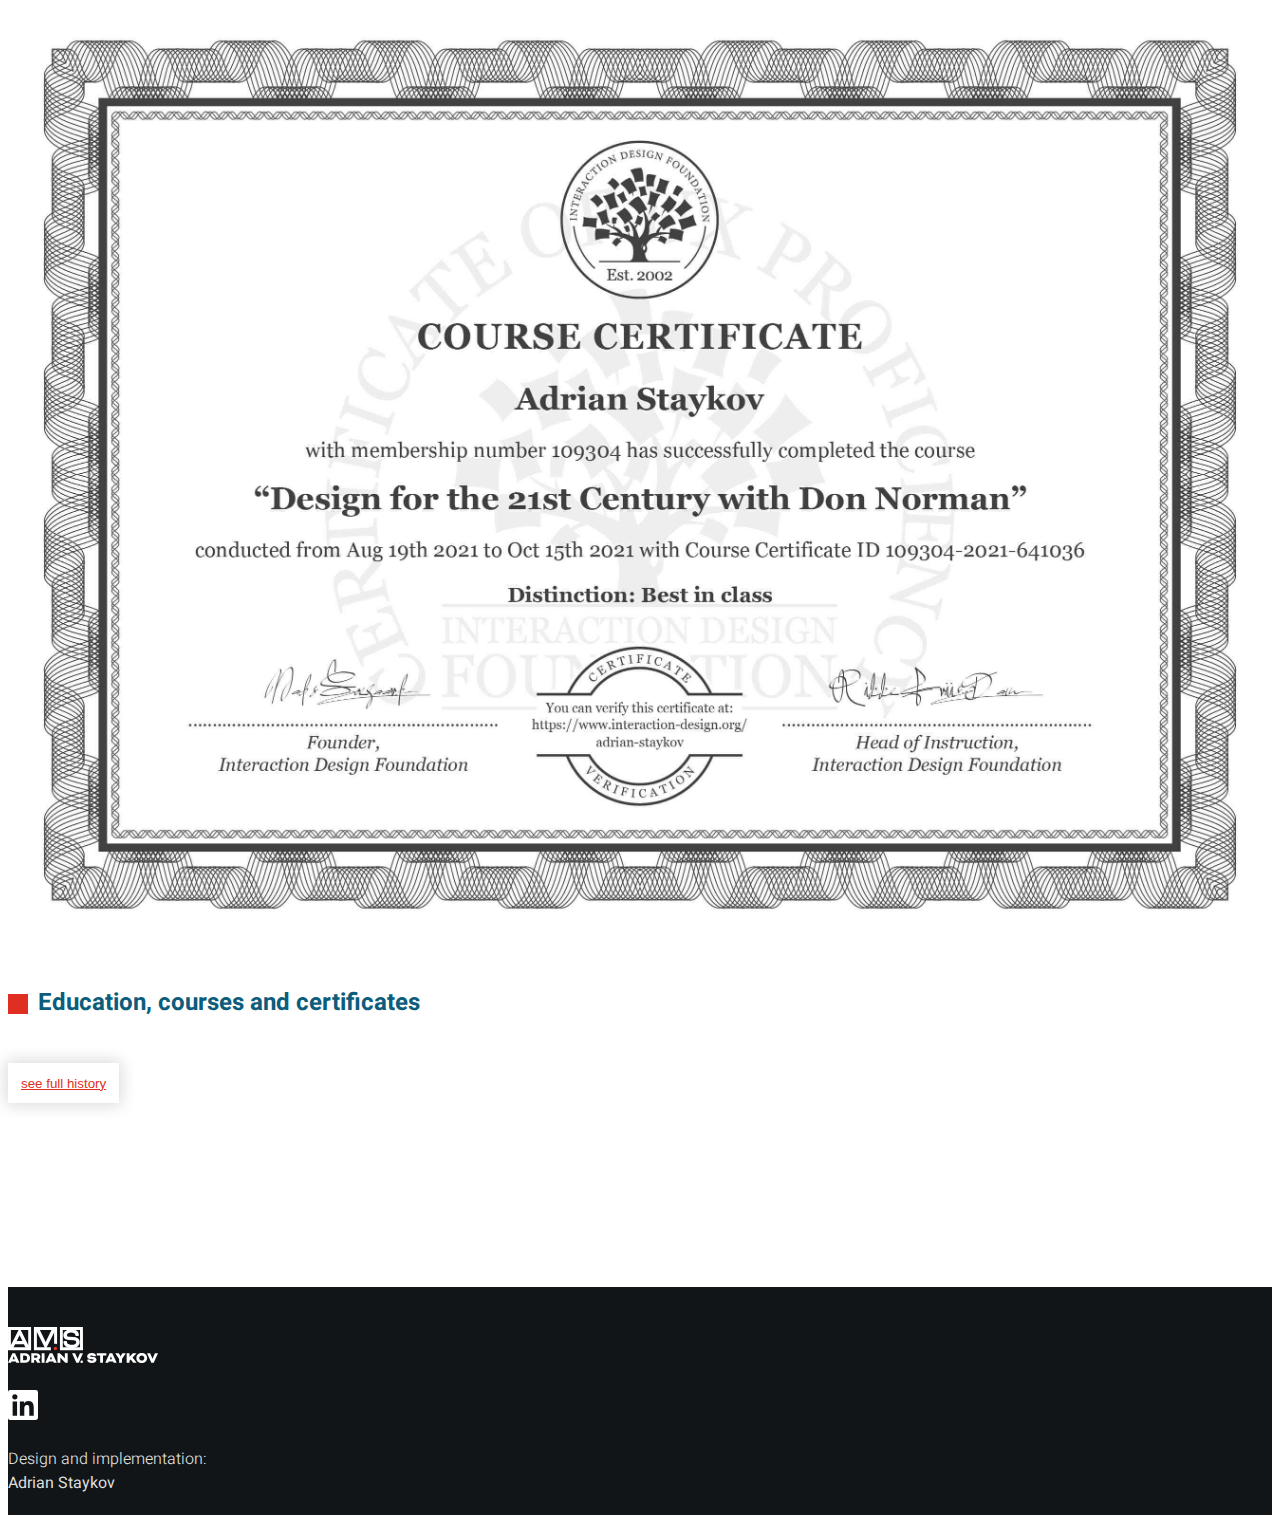
==== commit 05290c10: "Updated About, index and CV" ====
--- a/index.html
+++ b/index.html
@@ -62,11 +62,9 @@
           <div class="content-has-padding-bottom">
             <h3>Hi! I'm Adrian,</h3>
             <h1>a UI/UX, and Graphic Designer</h1>
+            <h4>Summary</h4>
             <p>
-              <strong>I am a Designer with experience in a wide range of design projects such as UI/UX design, logo design and corporate identity, print layout, and more.</strong>
-            </p>
-            <p>
-              During the past several years, I became strongly interested in UX Design, Programming, and the process of combining design and development to create finished and easy-to-use digital products.
+              Started as a Graphic Designer in an advertising agency. Since June 2017 - a designer in the IT industry, working on a variety of projects.
             </p>
           </div>
 
@@ -125,7 +123,7 @@
           <p>
             In my work on UI design projects, I have been using tools like Miro, Figma, Adobe XD, Adobe Illustrator and Adobe Photoshop.
           </p>
-          <button class="button-red button-has-shadow"><a href="/pages/portfolio/ui-design/ui-ux-projects-listing.html">all ui and ux designs</a></button>
+          <button class="button-red button-has-shadow"><a href="/pages/portfolio/ui-design/ui-ux-projects-listing.html">go to UI/UX projects</a></button>
         </div>
 
         <div class="block-with-frame">
--- a/styles/syles.css
+++ b/styles/syles.css
@@ -68,6 +68,9 @@
     height: 80px;
     line-height: 40px;
 }
+.hero-image img{
+    width: 100%;
+}
 .has-border-and-padding-top{
     padding-top: 20px;
     border-top: 1px solid rgba(255, 255, 255, 0.2);
@@ -216,7 +219,7 @@
     padding: 15px;
 }
 .selected-projects-cards img{
-    width: inherit;
+    width: 100%;
 }
 .selected-projects-cards{
     margin-top: 40px;
@@ -257,6 +260,9 @@
 }
 .page-info-header .category-card-label a{
     width: auto;
+}
+.page-info-header{
+    padding-bottom: 20px;
 }
 .category-card-label a{
     color: #DF2F22;
@@ -467,8 +473,12 @@
     width: 100%;
 }
 
-
-
+#summary h2{
+    padding-left: 0;
+}
+#summary ul{
+   padding-left: 18px; 
+}
 
 
 
@@ -721,7 +731,7 @@
 }
 
 /* END Desktop */
-@media only screen and (max-width:991px){
+@media only screen and (max-width:1199px){
     .project-details-single-card .button-white{
         background-color: transparent;
     }
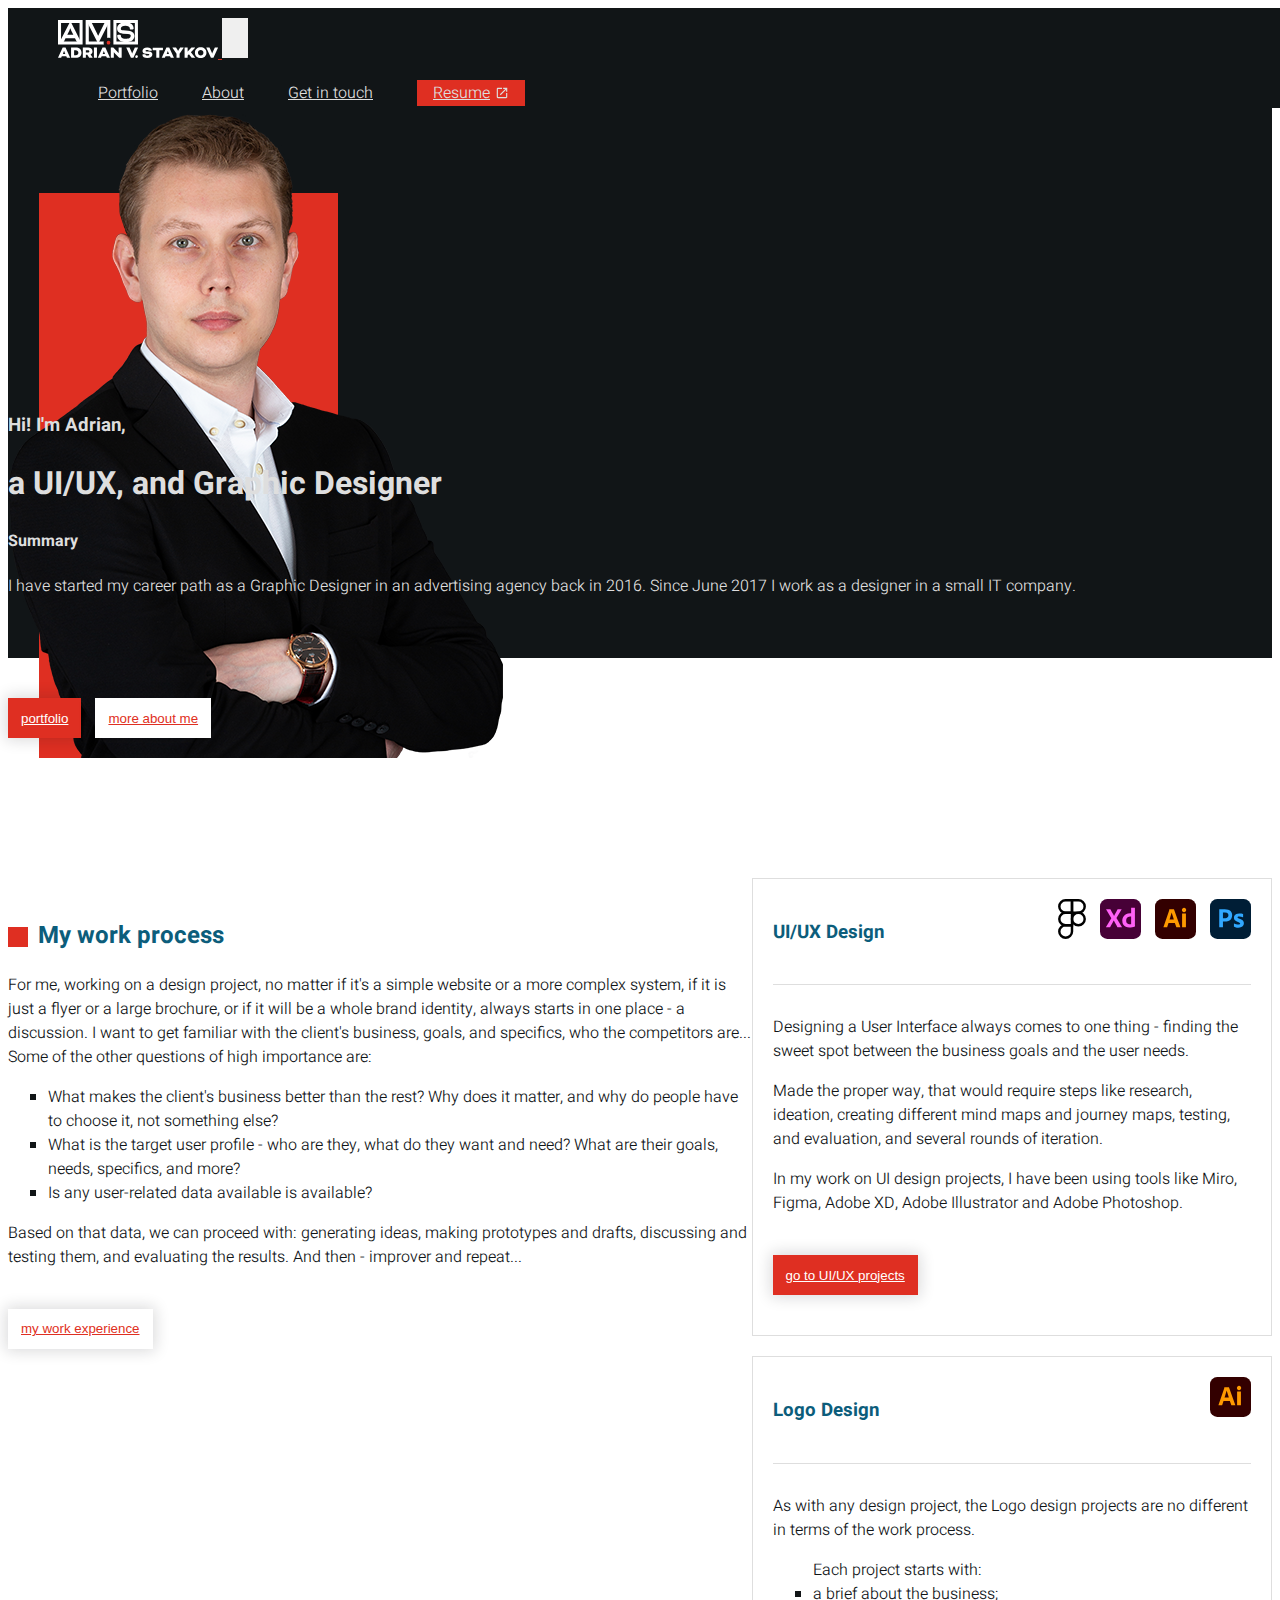
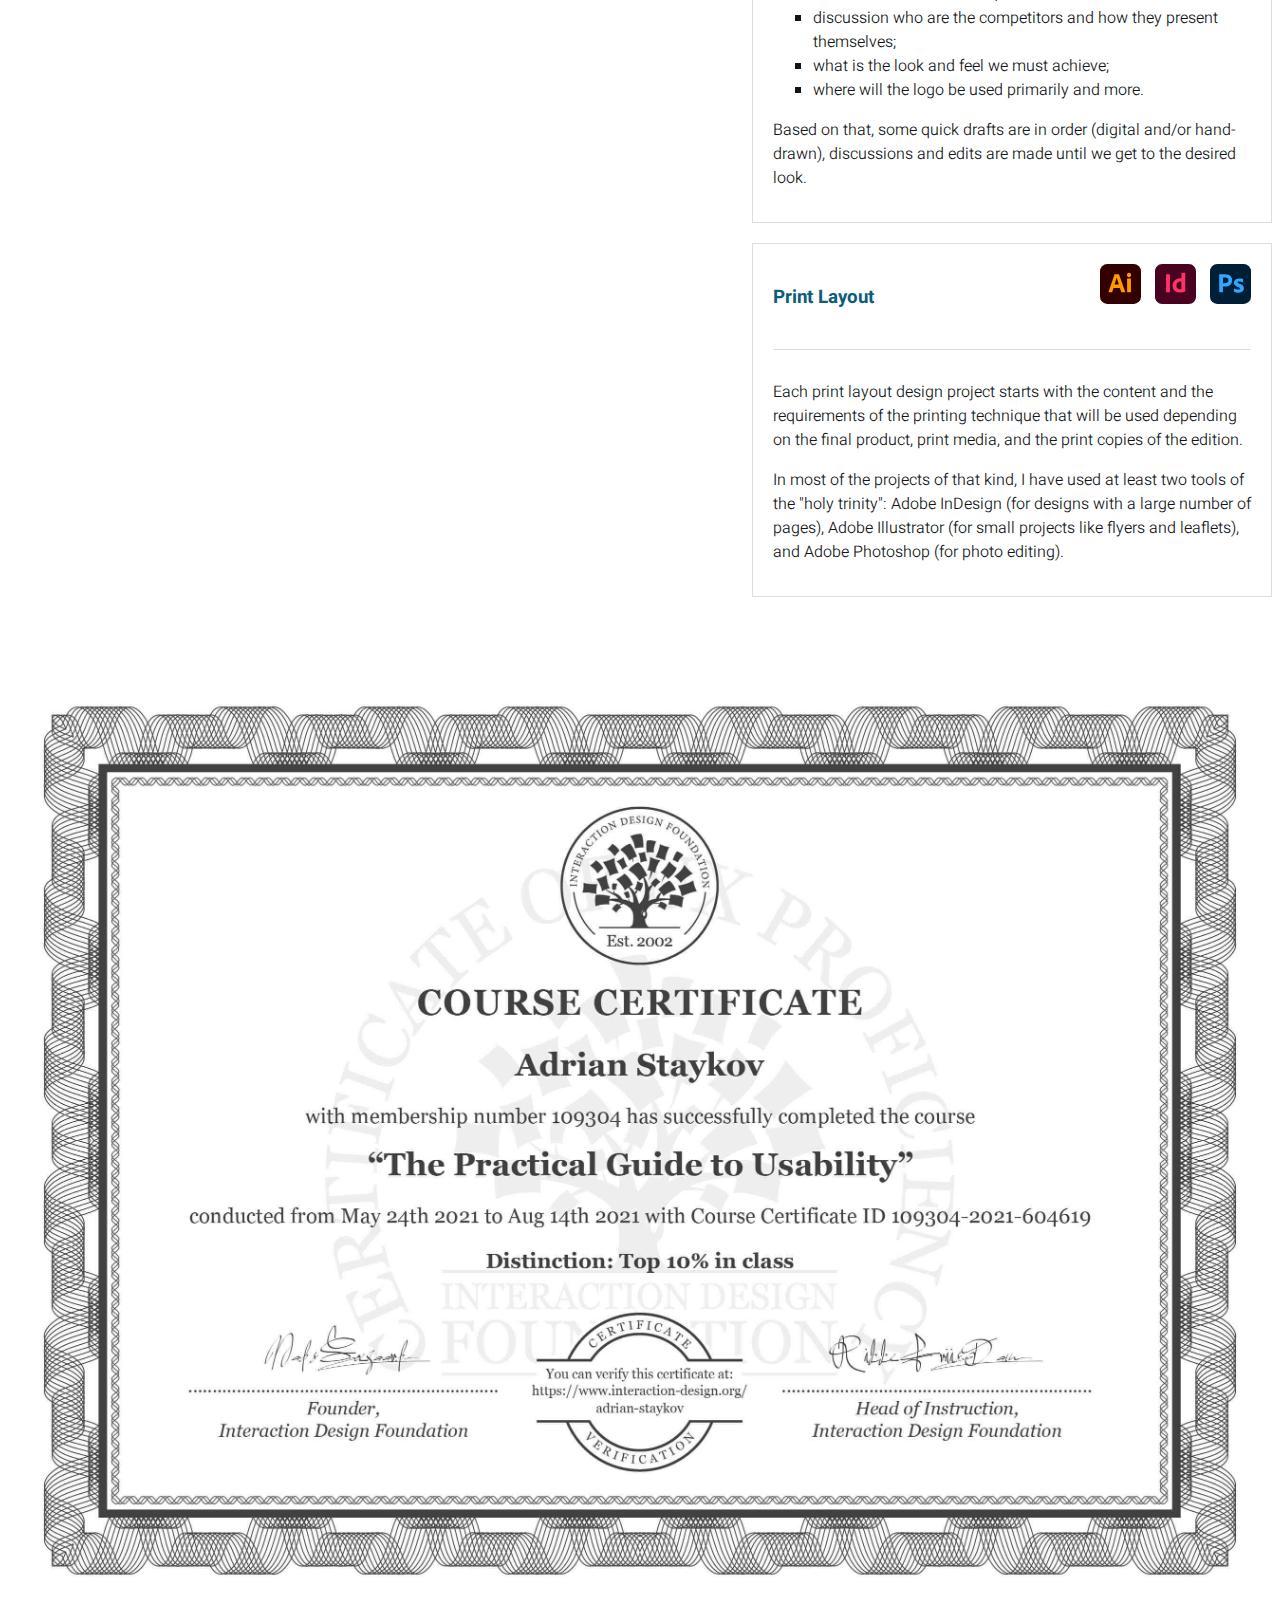
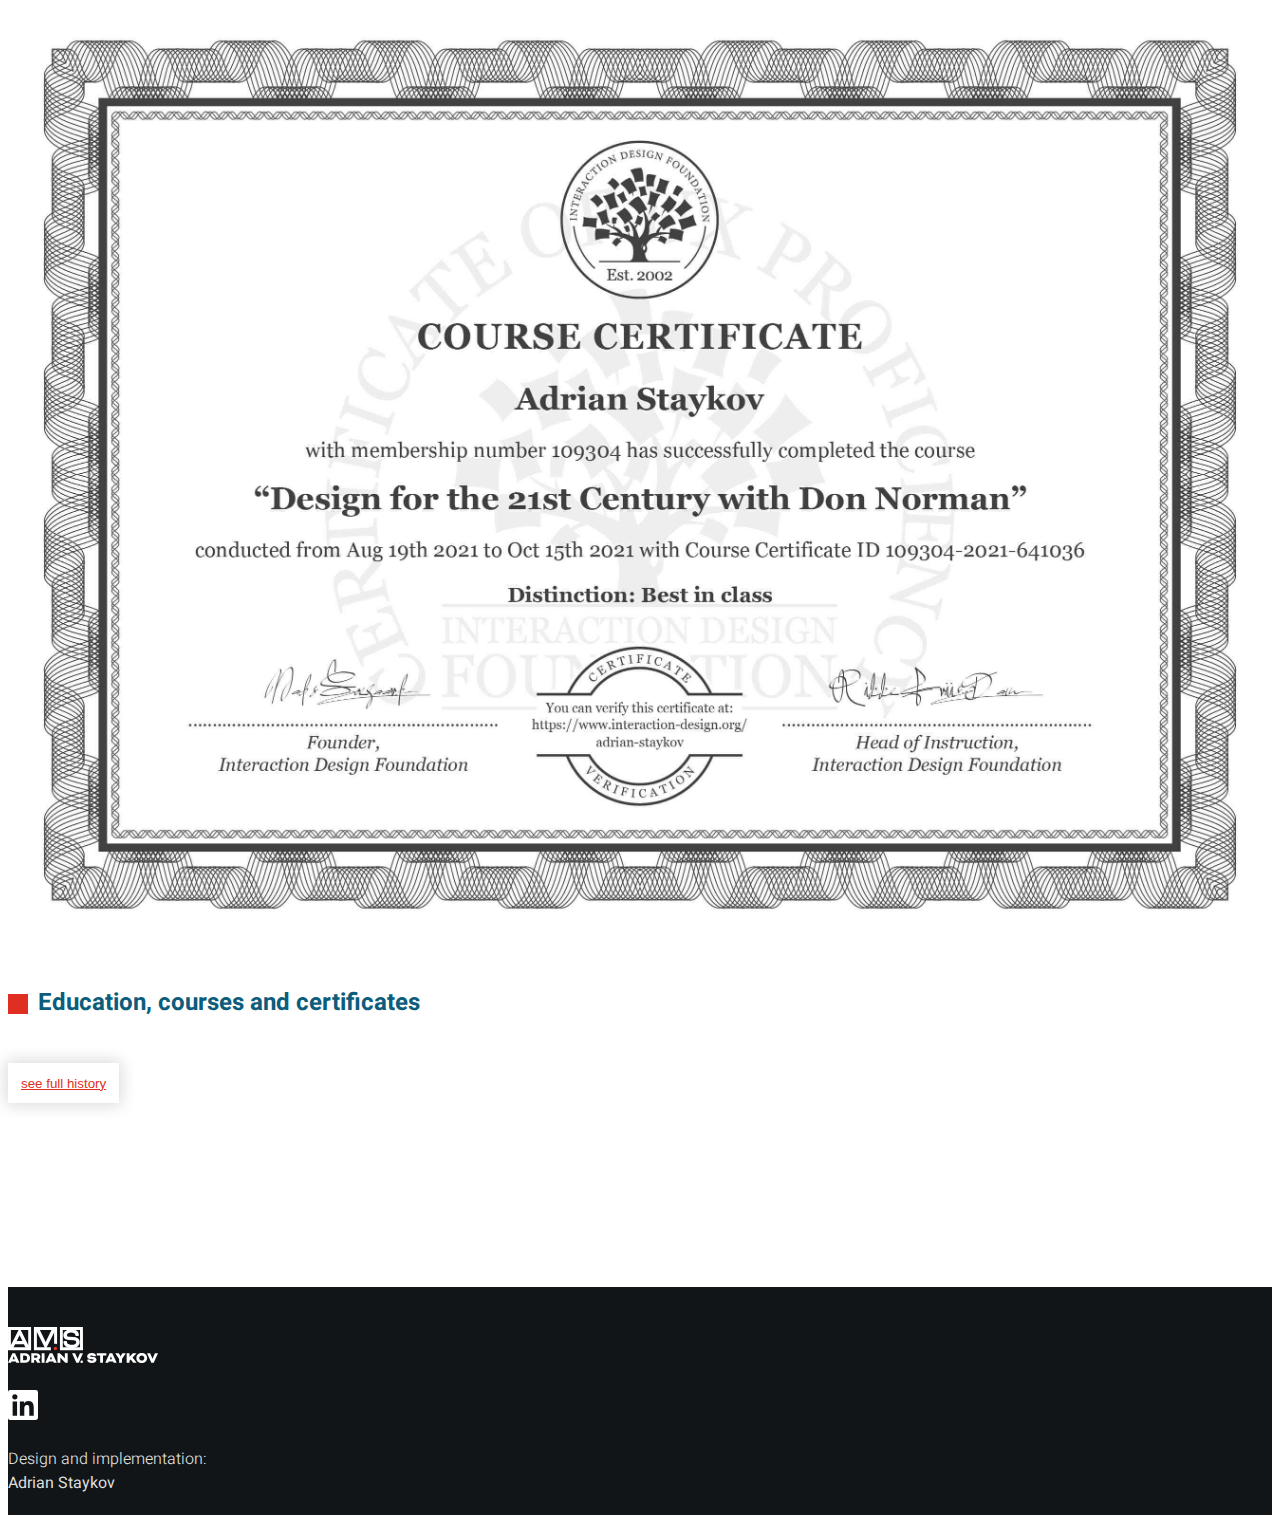
==== commit 08310c07: "Changed EN Level and Summpary" ====
--- a/index.html
+++ b/index.html
@@ -64,7 +64,7 @@
             <h1>a UI/UX, and Graphic Designer</h1>
             <h4>Summary</h4>
             <p>
-              Started as a Graphic Designer in an advertising agency. Since June 2017 - a designer in the IT industry, working on a variety of projects.
+              I have started my career path as a Graphic Designer in an advertising agency back in 2016. Since June 2017 I work as a designer in a small IT company.
             </p>
           </div>
 
@@ -107,7 +107,6 @@
           <div class="header-has-logos block-with-frame-header">
             <h3>UI/UX Design</h3>
             <div class="tools-logos-block">
-              <img src="/images/tools-logos/miro.svg">
               <img src="/images/tools-logos/figma-Icon-Black.svg">
               <img src="/images/tools-logos/xd_appicon.svg">
               <img src="/images/tools-logos/illustrator.svg">
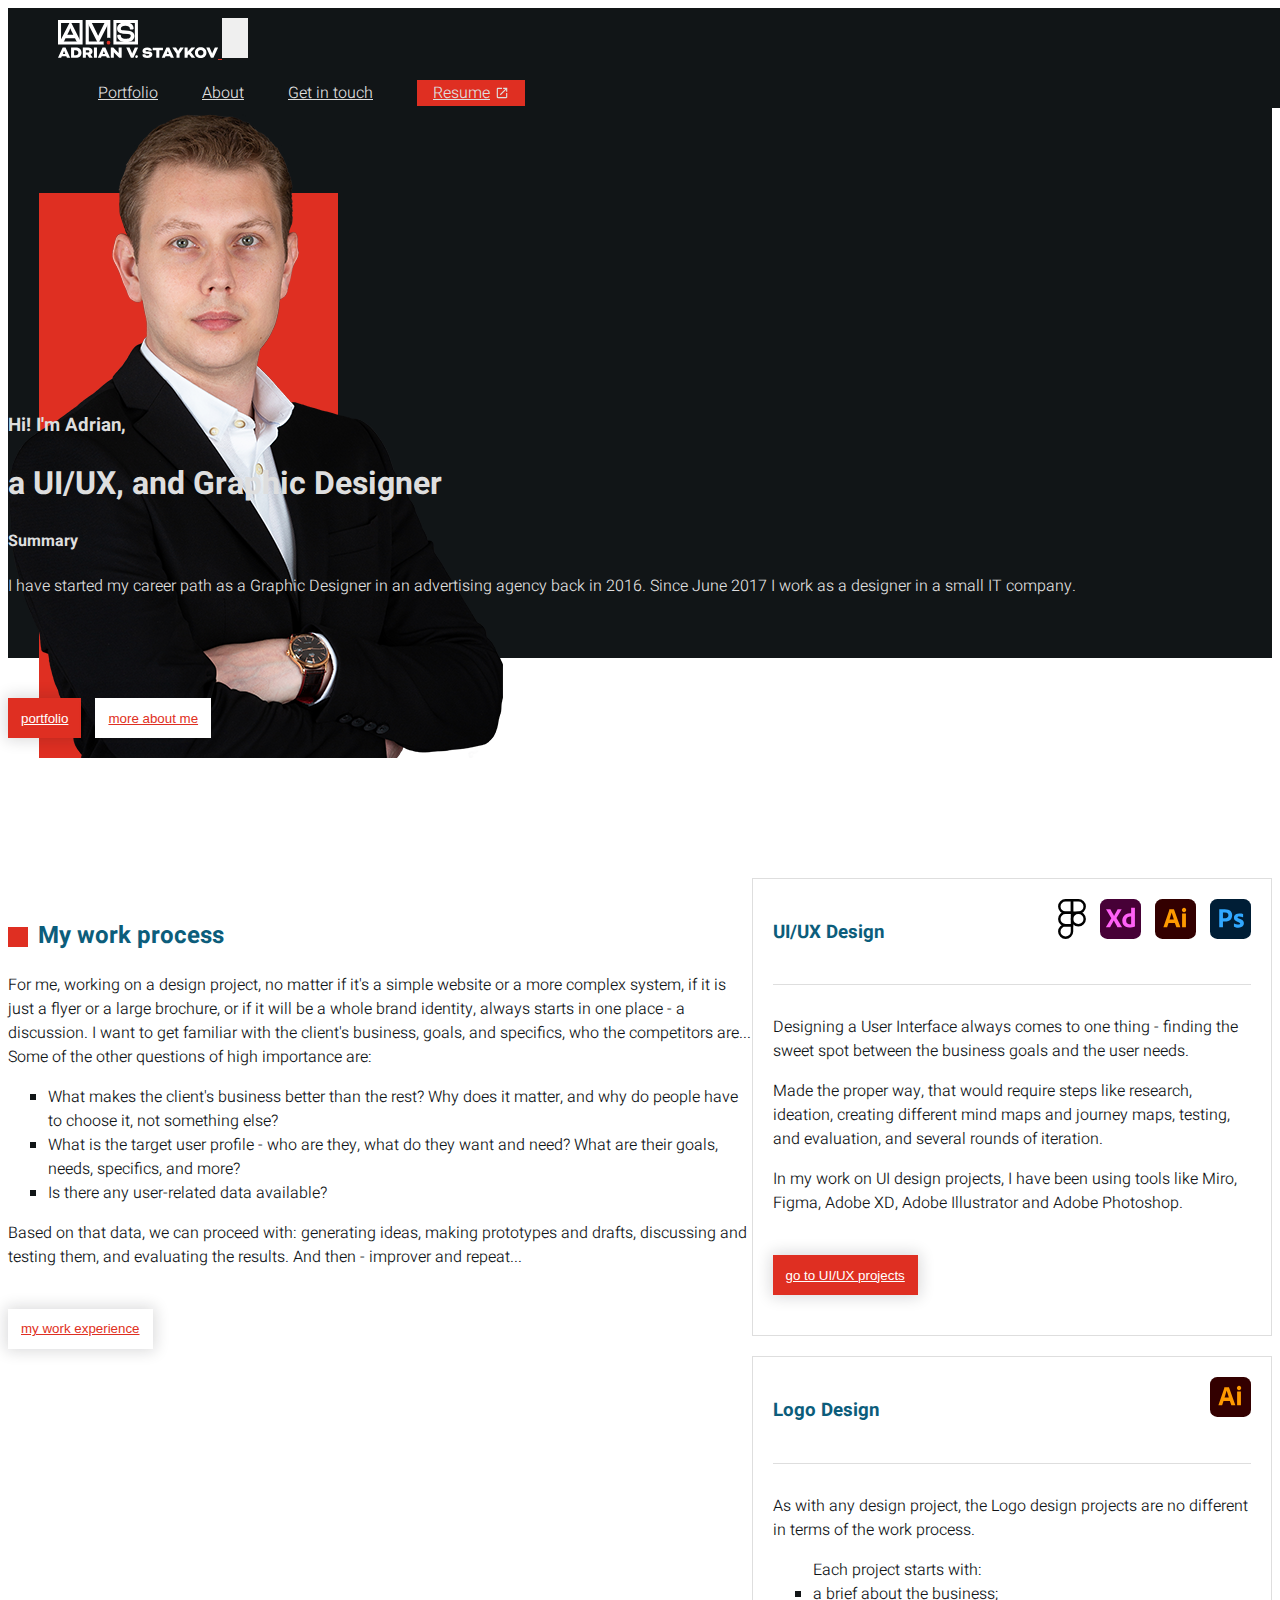
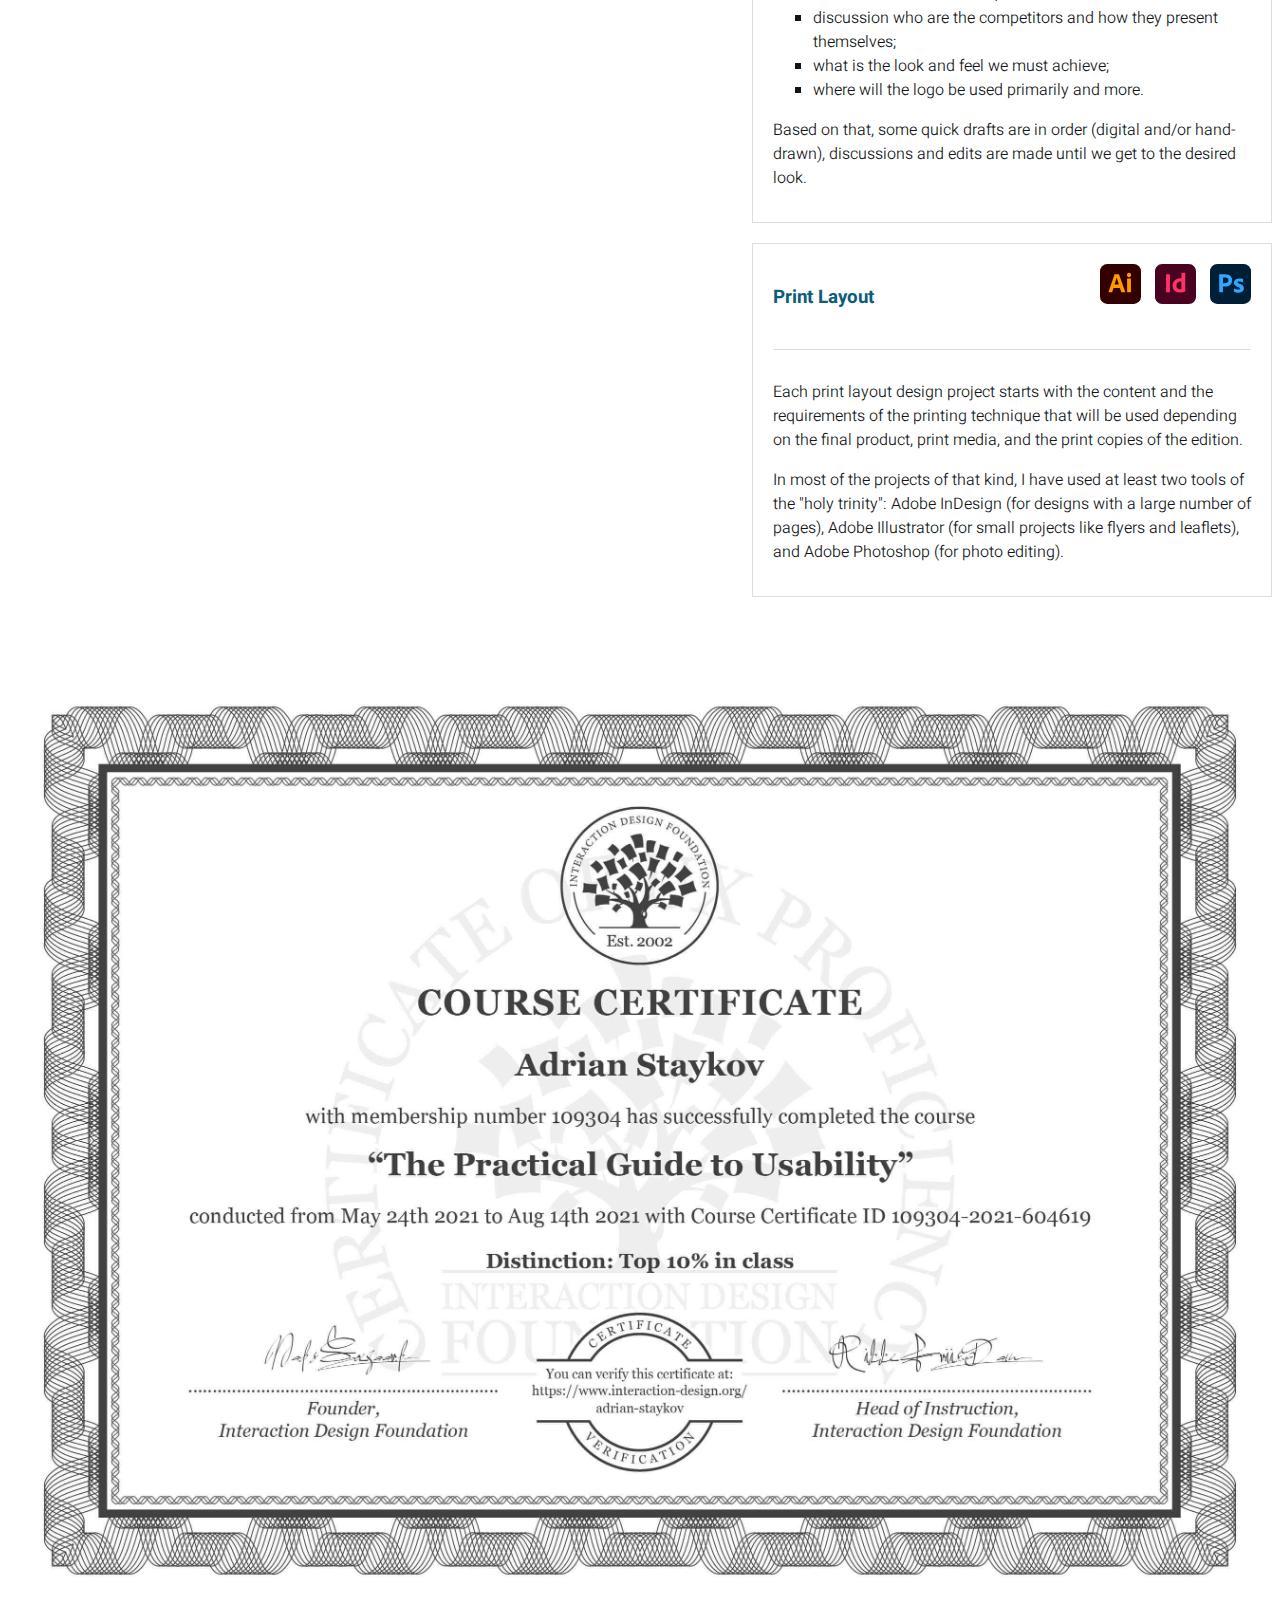
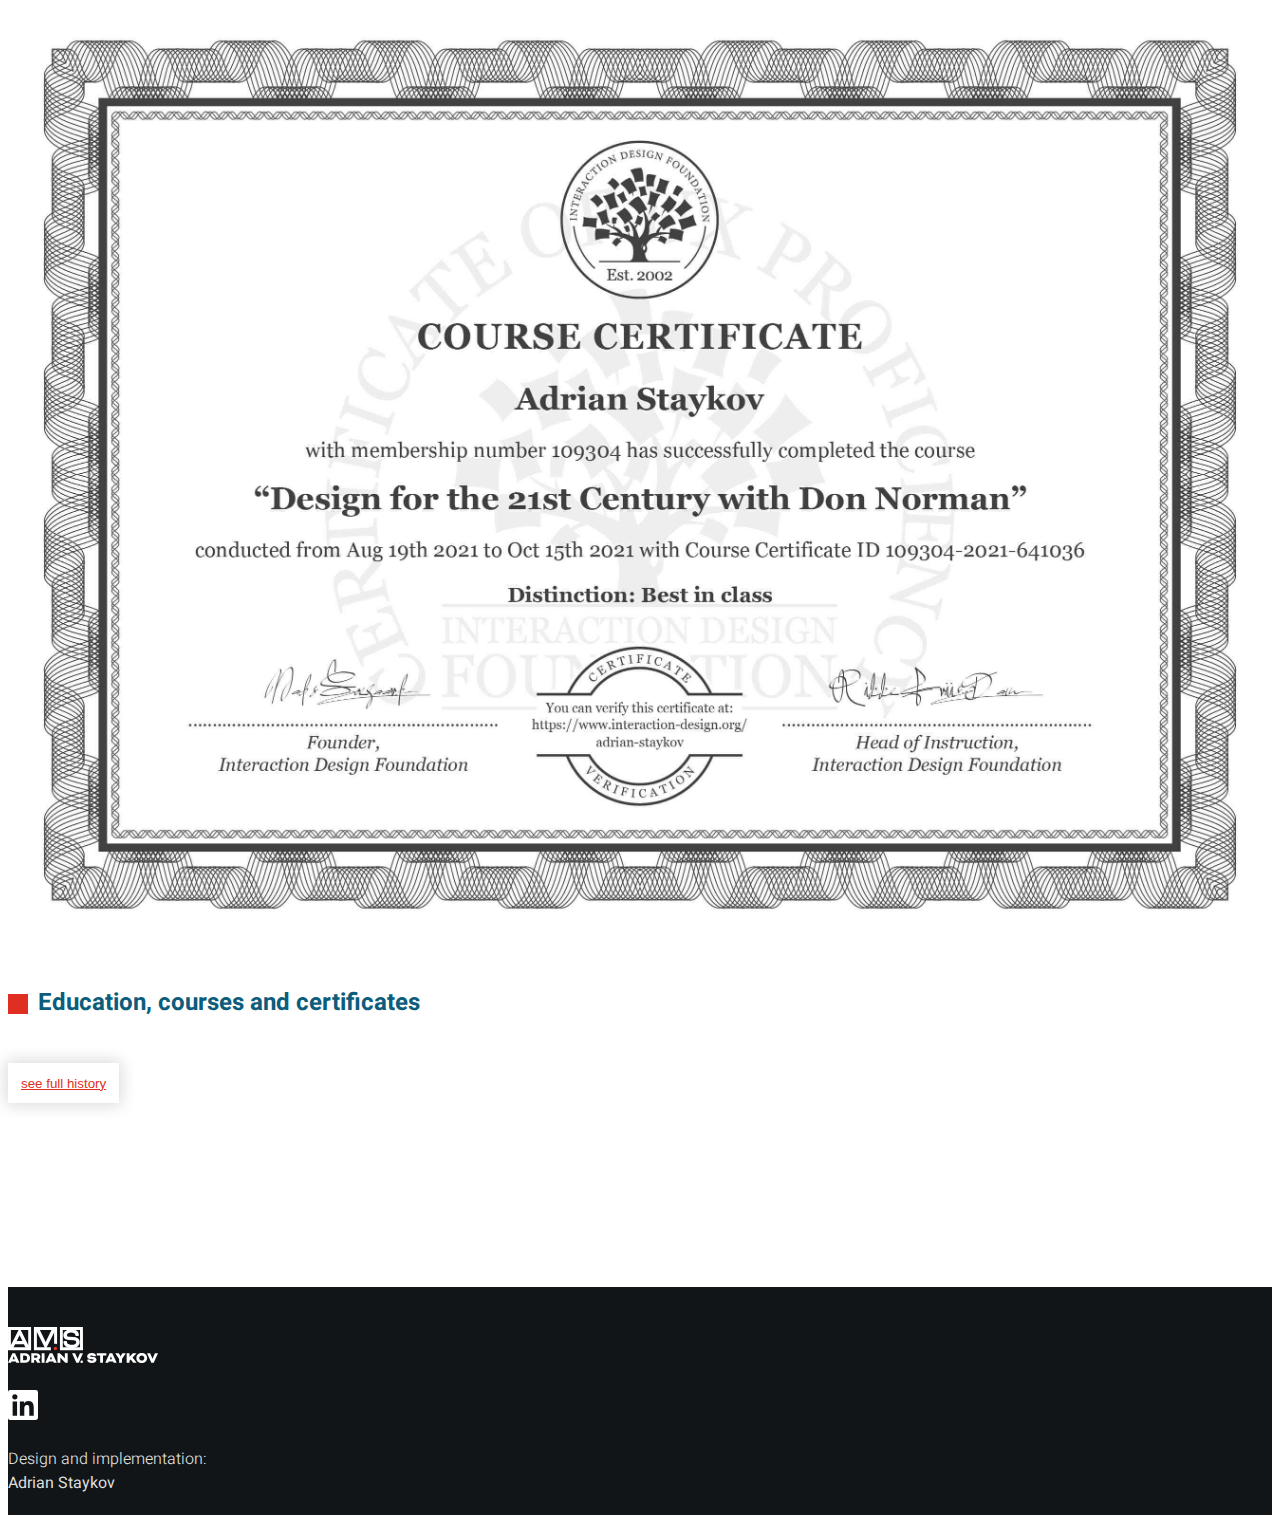
==== commit dc24d1a1: "Text duplication on home page fixed" ====
--- a/index.html
+++ b/index.html
@@ -93,7 +93,7 @@
           <ul>
             <li>What makes the client's business better than the rest? Why does it matter, and why do people have to choose it, not something else?</li>
             <li>What is the target user profile - who are they, what do they want and need? What are their goals, needs, specifics, and more?</li>
-            <li>Is any user-related data available is available?</li>
+            <li>Is there any user-related data available?</li>
           </ul>
         </p>
         <p>
